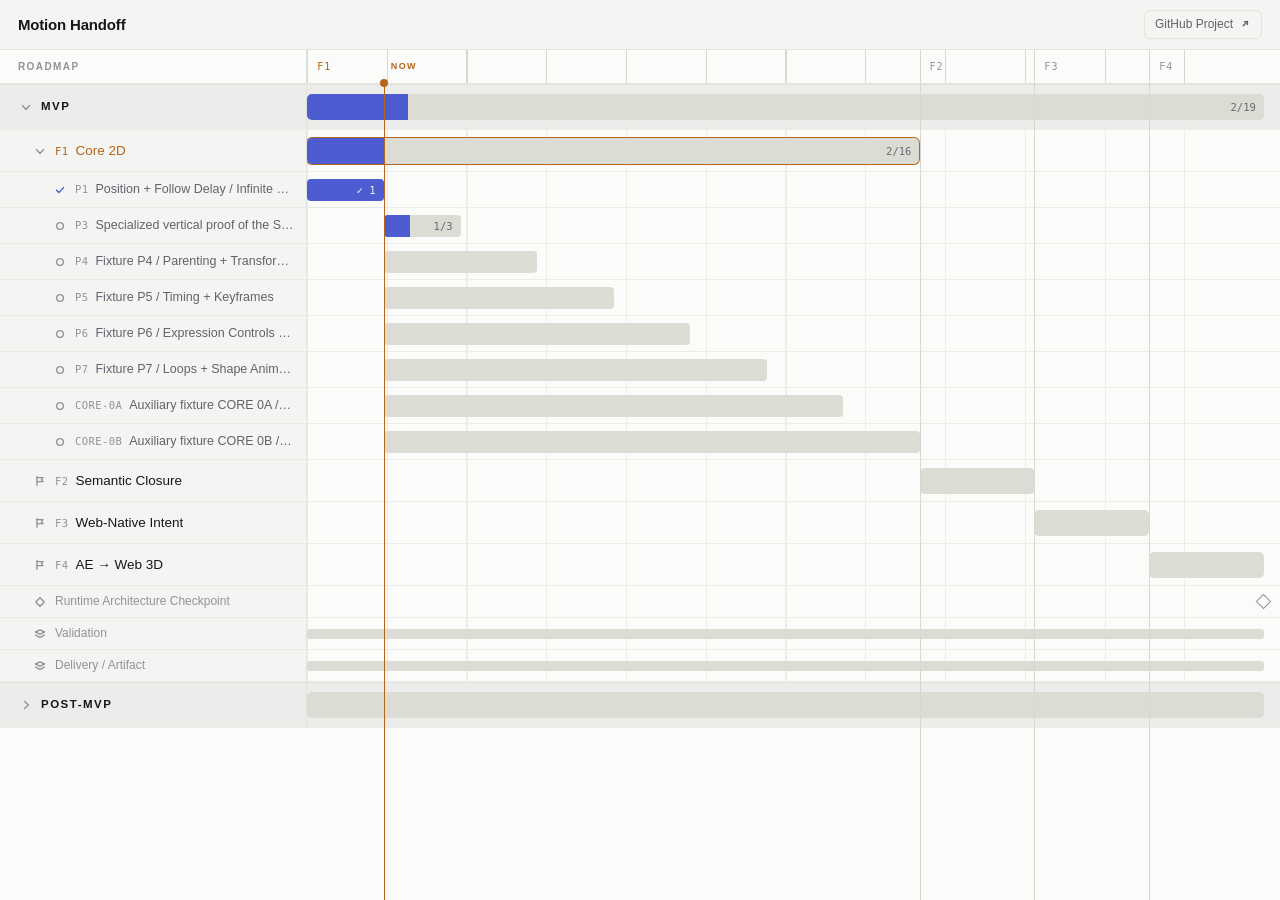
==== index.html @ b0e13173 "chore: sync atlas artifact Fonte: diegoaS86/motion-handoff@5bae3b42cf594bedace5199f5412bfd02c7a0b45" ====
<!doctype html>
<html lang="pt-BR">
<head>
<meta charset="utf-8">
<meta name="viewport" content="width=device-width, initial-scale=1">
<title>Motion Handoff · Project Atlas</title>
<link rel="stylesheet" href="atlas.css">
</head>
<body>
<!--
  Casca estrutural. Nenhum estado, percentual, conclusão de fase ou coordenada
  do eixo vive aqui: tudo é renderizado a partir de atlas-data.json, projetado
  das fontes canônicas. Editar esta página não move marcador, não fecha fase e
  não altera progresso.
-->
<div id="atlas" class="app" hidden></div>
<noscript><p class="fallback">Renderizado a partir de <code>atlas-data.json</code>.</p></noscript>
<p id="atlas-error" class="fallback" hidden></p>
<script type="application/json" id="atlas-data">{"schema":2,"links":{"project":"https://github.com/users/diegoaS86/projects/1"},"mvp":{"href":"https://github.com/users/diegoaS86/projects/1/views/6","progress":{"done":2,"total":19,"state":"PARTIAL","ratio":0.10526315789473684},"marker":0.08,"checkpoint":{"display":"Runtime Architecture Checkpoint"},"phases":[{"ordinal":"F1","phase":"MOTION_CORE_2D","display":"F1 · Core 2D","current":true,"complete":false,"expandable":true,"href":"https://github.com/users/diegoaS86/projects/1/views/5?filterQuery=phase%3AMOTION_CORE_2D","progress":{"done":2,"total":16,"state":"PARTIAL","ratio":0.125},"lane":{"start":0,"end":0.64,"width":0.64},"items":[{"kind":"milestone","key":"P1","id":null,"title":"Position + Follow Delay / Infinite Loop","status":"Done","done":true,"progress":{"done":1,"total":1,"state":"COMPLETE","ratio":1},"href":"https://github.com/users/diegoaS86/projects/1/views/5?filterQuery=phase%3AMOTION_CORE_2D","band":"done","lane":{"start":0,"end":0.08,"width":0.08}},{"kind":"feature","key":"P3","id":"P3-SHOWCASE","title":"Specialized vertical proof of the Specialized Output Web","status":"Backlog","done":false,"progress":{"done":1,"total":3,"state":"PARTIAL","ratio":0.3333333333333333},"href":"https://github.com/users/diegoaS86/projects/1/views/5?filterQuery=MVP_F1_MC2D_P3","band":"future","lane":{"start":0.08,"end":0.16,"width":0.08}},{"kind":"feature","key":"P4","id":"P4-PARENTING-TRANSFORM","title":"Fixture P4 / Parenting + Transform Complete","status":"Backlog","done":false,"progress":{"done":0,"total":1,"state":"PARTIAL","ratio":0},"href":"https://github.com/users/diegoaS86/projects/1/views/5?filterQuery=MVP_F1_MC2D_P4","band":"future","lane":{"start":0.08,"end":0.24,"width":0.16}},{"kind":"feature","key":"P5","id":"P5-TIMING-KEYFRAMES","title":"Fixture P5 / Timing + Keyframes","status":"Backlog","done":false,"progress":{"done":0,"total":1,"state":"PARTIAL","ratio":0},"href":"https://github.com/users/diegoaS86/projects/1/views/5?filterQuery=MVP_F1_MC2D_P5","band":"future","lane":{"start":0.08,"end":0.32,"width":0.24000000000000002}},{"kind":"feature","key":"P6","id":"P6-EXPRESSION-CONTROLS","title":"Fixture P6 / Expression Controls + References","status":"Backlog","done":false,"progress":{"done":0,"total":1,"state":"PARTIAL","ratio":0},"href":"https://github.com/users/diegoaS86/projects/1/views/5?filterQuery=MVP_F1_MC2D_P6","band":"future","lane":{"start":0.08,"end":0.4,"width":0.32}},{"kind":"feature","key":"P7","id":"P7-LOOPS-SHAPE-ANIMATION","title":"Fixture P7 / Loops + Shape Animation","status":"Backlog","done":false,"progress":{"done":0,"total":1,"state":"PARTIAL","ratio":0},"href":"https://github.com/users/diegoaS86/projects/1/views/5?filterQuery=MVP_F1_MC2D_P7","band":"future","lane":{"start":0.08,"end":0.48000000000000004,"width":0.4}},{"kind":"feature","key":"CORE-0A","id":"CORE-0A-BUTTON-TRIM-OFFSET","title":"Auxiliary fixture CORE 0A / Button Trim Offset","status":"Backlog","done":false,"progress":{"done":0,"total":1,"state":"PARTIAL","ratio":0},"href":"https://github.com/users/diegoaS86/projects/1/views/5?filterQuery=MVP_F1_MC2D_CORE-0A","band":"future","lane":{"start":0.08,"end":0.56,"width":0.48000000000000004}},{"kind":"feature","key":"CORE-0B","id":"CORE-0B-TRIM-INDIVIDUALLY","title":"Auxiliary fixture CORE 0B / Trim Individually","status":"Backlog","done":false,"progress":{"done":0,"total":1,"state":"PARTIAL","ratio":0},"href":"https://github.com/users/diegoaS86/projects/1/views/5?filterQuery=MVP_F1_MC2D_CORE-0B","band":"future","lane":{"start":0.08,"end":0.64,"width":0.56}}]},{"ordinal":"F2","phase":"SEMANTIC_CLOSURE","display":"F2 · Semantic Closure","current":false,"complete":false,"expandable":false,"href":"https://github.com/users/diegoaS86/projects/1/views/5?filterQuery=phase%3ASEMANTIC_CLOSURE","progress":{"done":0,"total":1,"state":"PARTIAL","ratio":0},"lane":{"start":0.64,"end":0.76,"width":0.12},"items":[]},{"ordinal":"F3","phase":"INTERACTION_SEMANTICS","display":"F3 · Web-Native Intent","current":false,"complete":false,"expandable":false,"href":"https://github.com/users/diegoaS86/projects/1/views/5?filterQuery=phase%3AINTERACTION_SEMANTICS","progress":{"done":0,"total":0,"state":"EMPTY","ratio":null},"lane":{"start":0.76,"end":0.88,"width":0.12},"items":[]},{"ordinal":"F4","phase":"THREE_D","display":"F4 · AE → Web 3D","current":false,"complete":false,"expandable":false,"href":"https://github.com/users/diegoaS86/projects/1/views/5?filterQuery=phase%3ATHREE_D","progress":{"done":0,"total":1,"state":"PARTIAL","ratio":0},"lane":{"start":0.88,"end":1,"width":0.12},"items":[]}]},"crossCutting":{"href":"https://github.com/users/diegoaS86/projects/1/views/7","tracks":[{"phase":"VALIDATION","display":"Validation","href":"https://github.com/users/diegoaS86/projects/1/views/5?filterQuery=phase%3AVALIDATION","progress":{"done":0,"total":0,"state":"EMPTY","ratio":null}},{"phase":"DELIVERY_ARTIFACT","display":"Delivery / Artifact","href":"https://github.com/users/diegoaS86/projects/1/views/5?filterQuery=phase%3ADELIVERY_ARTIFACT","progress":{"done":0,"total":2,"state":"PARTIAL","ratio":0}}]},"postMvp":{"href":"https://github.com/users/diegoaS86/projects/1/views/8","progress":{"done":0,"total":1,"state":"PARTIAL","ratio":0},"domains":["PROCEDURAL_WEB_NATIVE_MOTION","ADVANCED_EFFECTS","RIGGING","RUNTIME_EXTENSIBILITY","AUDIO_PERIPHERAL"]},"problems":[]}</script>
<script src="atlas.js"></script>
</body>
</html>
---- atlas.css ----
/*
  Motion Handoff · Project Atlas
  Ferramenta de tela cheia: coluna de hierarquia fixa à esquerda, timeline à
  direita. O eixo horizontal é progressão relativa — nunca calendário —, mas a
  estrutura é a de uma timeline, para que datas reais entrem depois sem
  reconstruir a interface.

  Dark é o tema base. Claro existe para quem pediu claro no sistema.
*/

:root {
  color-scheme: dark;

  --bg: #0c0c10;
  --rail-bg: #101015;
  --row-hover: #16161d;
  --line: #1e1e26;
  --line-soft: #17171d;
  --grid: #16161c;
  --grid-edge: #26262f;

  --txt: #eaeaef;
  --txt-2: #9a9aa8;
  --txt-3: #62626e;

  /* Três cores fazem trabalho semântico. Nenhuma outra é usada. */
  --done: #6d7ce8;
  --current: #e8974a;
  --blocked: #dd5c78;

  /* Massa neutra: futuro é barra de verdade, não contorno. */
  --neutral: #23232c;
  --neutral-hi: #2e2e39;

  --mono: ui-monospace, SFMono-Regular, "SF Mono", Menlo, Consolas, monospace;
  --sans: -apple-system, BlinkMacSystemFont, "Segoe UI", Inter, Roboto, Helvetica, Arial, sans-serif;

  --rail: clamp(258px, 24vw, 320px);
  /* Folga à direita do eixo: o fim da jornada (x = 1) precisa caber inteiro,
     em vez de ser cortado pela borda do viewport. */
  --gut: 16px;
  --pad: 18px;
  --timeline-min: 640px;
  --ruler-h: 34px;
}

@media (prefers-color-scheme: light) {
  :root {
    color-scheme: light;
    --bg: #fbfbfa;
    --rail-bg: #f4f4f2;
    --row-hover: #eeeeec;
    --line: #e2e2de;
    --line-soft: #ebebe7;
    --grid: #ecece8;
    --grid-edge: #d8d8d2;
    --txt: #17171b;
    --txt-2: #62626d;
    --txt-3: #92929c;
    --done: #4d5cd0;
    --current: #b4651b;
    --blocked: #c23a58;
    --neutral: #dcdcd5;
    --neutral-hi: #c8c8c0;
  }
}

* { box-sizing: border-box; }

html, body { height: 100%; }

body {
  margin: 0;
  background: var(--bg);
  color: var(--txt);
  font: 13px/1.45 var(--sans);
  -webkit-font-smoothing: antialiased;
  overflow: hidden;
}

.fallback {
  max-width: 40rem;
  margin: 4rem auto;
  padding: 0 1.5rem;
  color: var(--txt-2);
}

/* ── shell ───────────────────────────────────────────────────────── */

.app {
  display: flex;
  flex-direction: column;
  width: 100vw;
  height: 100vh;
  overflow: hidden;
}

.topbar {
  flex: none;
  display: flex;
  align-items: center;
  justify-content: space-between;
  gap: 16px;
  height: 50px;
  padding: 0 var(--pad);
  border-bottom: 1px solid var(--line);
  background: var(--rail-bg);
}

.topbar h1 {
  margin: 0;
  font: 600 15px/1 var(--sans);
  letter-spacing: -.012em;
}

.ext {
  display: inline-flex;
  align-items: center;
  gap: 6px;
  padding: 5px 10px;
  border: 1px solid var(--line);
  border-radius: 6px;
  color: var(--txt-2);
  font-size: 12px;
  text-decoration: none;
  transition: color .14s ease, border-color .14s ease, background .14s ease;
}

.ext:hover { color: var(--txt); border-color: var(--grid-edge); background: var(--row-hover); }

/* O board rola nos dois eixos; a coluna de hierarquia e a régua ficam. */
.board {
  flex: 1;
  overflow: auto;
  overscroll-behavior: contain;
}

.canvas {
  position: relative;
  min-width: calc(var(--rail) + var(--timeline-min) + var(--gut));
  /* O canvas ocupa a altura toda mesmo com poucas linhas: as verticais do eixo
     descem até o fim, como numa timeline de verdade, em vez de pararem na
     última linha e deixarem o rodapé órfão. */
  min-height: 100%;
  padding-bottom: 48px;
}

/* ── linha ───────────────────────────────────────────────────────── */

.row {
  display: grid;
  grid-template-columns: var(--rail) minmax(0, 1fr) var(--gut);
  align-items: stretch;
  height: 36px;
}

.row--horizon { height: 46px; }
.row--phase { height: 42px; }
.row--lane { height: 32px; }

.rname {
  position: sticky;
  left: 0;
  z-index: 2;
  display: flex;
  align-items: center;
  gap: 7px;
  min-width: 0;
  padding: 0 12px 0 var(--pad);
  background: var(--rail-bg);
  border-right: 1px solid var(--line);
  border-bottom: 1px solid var(--line-soft);
}

.rtrack {
  position: relative;
  border-bottom: 1px solid var(--line-soft);
  /* Grid vertical: doze divisões finas, atrás de tudo o que a linha desenha. */
  background-image: repeating-linear-gradient(
    to right, var(--grid) 0 1px, transparent 1px calc(100% / 12)
  );
}

.rgut { border-bottom: 1px solid var(--line-soft); }
.ruler .rgut { border-bottom: 1px solid var(--line); }
.row--horizon .rgut { border-top: 1px solid var(--line); background-color: color-mix(in srgb, var(--rail-bg) 82%, var(--txt) 4%); }

.row:hover .rname { background: var(--row-hover); }
.row:hover .rtrack,
.row:hover .rgut { background-color: var(--row-hover); }

/* O horizonte pesa mais: fundo próprio e régua superior. */
.row--horizon .rname,
.row--horizon .rtrack {
  border-top: 1px solid var(--line);
  background-color: color-mix(in srgb, var(--rail-bg) 82%, var(--txt) 4%);
}

.row--horizon:hover .rname,
.row--horizon:hover .rtrack { background-color: var(--row-hover); }

/* ── coluna de hierarquia ────────────────────────────────────────── */

.chev {
  flex: none;
  width: 16px;
  height: 16px;
  padding: 0;
  border: 0;
  border-radius: 4px;
  background: none;
  color: var(--txt-3);
  cursor: pointer;
  display: grid;
  place-items: center;
  transition: transform .15s ease, color .14s ease, background .14s ease;
}

.chev:hover { color: var(--txt); background: var(--neutral); }
.chev:focus-visible { outline: 2px solid var(--current); outline-offset: 1px; }
.chev[aria-expanded="true"] { transform: rotate(90deg); }

.ico { flex: none; width: 16px; height: 16px; display: grid; place-items: center; color: var(--txt-3); }
.ico[data-state="Done"] { color: var(--done); }
.ico[data-state="Now"],
.ico[data-state="Review"],
.ico[data-state="Approved"] { color: var(--current); }
.ico[data-state="Blocked"] { color: var(--blocked); }

.nlabel {
  display: flex;
  align-items: baseline;
  gap: 7px;
  min-width: 0;
  color: inherit;
  text-decoration: none;
}

.txt { overflow: hidden; text-overflow: ellipsis; white-space: nowrap; }
a.nlabel:hover .txt { color: var(--txt); text-decoration: underline; text-underline-offset: 2.5px; }

.key {
  flex: none;
  font: 500 10.5px/1 var(--mono);
  letter-spacing: .04em;
  color: var(--txt-3);
}

.row--horizon .txt { font: 600 11.5px/1 var(--sans); letter-spacing: .13em; text-transform: uppercase; }
.row--phase .txt { font-size: 13.5px; font-weight: 500; color: var(--txt); }
.row--phase[data-current="true"] .txt,
.row--phase[data-current="true"] .key { color: var(--current); }
.row--item .txt { font-size: 12.5px; color: var(--txt-2); }
.row--lane .txt { font-size: 12px; color: var(--txt-3); }

/* Recuo por nível, dentro da coluna — nunca na linha, para o eixo não deslizar. */
.lvl-1 { padding-left: calc(var(--pad) + 14px); }
.lvl-2 { padding-left: calc(var(--pad) + 34px); }

/* ── barras ──────────────────────────────────────────────────────── */
/*
  `--s` e `--e` são início e fim no eixo relativo `0..1`; `--f` é a fração
  concluída. Os três vêm da projeção. A mesma assinatura recebe datas reais
  no dia em que existirem.
*/

.bar {
  position: absolute;
  top: 50%;
  transform: translateY(-50%);
  left: calc(var(--s) * 100%);
  width: calc((var(--e) - var(--s)) * 100%);
  min-width: 14px;
  height: 26px;
  border-radius: 5px;
  background: var(--neutral);
  overflow: hidden;
  display: flex;
  align-items: center;
  justify-content: flex-end;
  text-decoration: none;
  container-type: inline-size;
  transition: filter .14s ease, box-shadow .14s ease;
}

.row--item .bar { height: 22px; border-radius: 4px; }
.row--lane .bar { height: 10px; border-radius: 3px; }

/* O preenchimento é o progresso, e só ele. */
.bar > i {
  position: absolute;
  inset: 0 auto 0 0;
  width: calc(var(--f) * 100%);
  background: var(--done);
  transition: width .2s ease;
}

.bar[data-done="true"] { background: var(--done); }
.bar[data-band="active"] { background: var(--neutral-hi); }

.bar[data-state="Blocked"] {
  background: color-mix(in srgb, var(--blocked) 22%, var(--neutral));
  box-shadow: inset 2px 0 0 var(--blocked);
}

/* Suspenso: presente, sem avanço. */
.bar[data-state="Waiting"] {
  background: repeating-linear-gradient(
    -45deg, var(--neutral-hi) 0 5px, var(--neutral) 5px 10px
  );
}

.row--phase[data-current="true"] .bar { box-shadow: 0 0 0 1px var(--current); }

a.bar:hover { filter: brightness(1.22); }
@media (prefers-color-scheme: light) { a.bar:hover { filter: brightness(.94); } }

/* Fração dentro da barra, e só quando algo já fechou e há espaço para ela. */
/*
  A fração fica encostada à direita, portanto quase sempre sobre a parte NÃO
  preenchida da barra — daí a cor de texto ser a regra, e a invertida valer só
  quando a barra inteira está preenchida.
*/
.bval {
  position: relative;
  padding: 0 8px;
  font: 500 10.5px/1 var(--mono);
  color: var(--txt-2);
  opacity: 0;
  white-space: nowrap;
  transition: opacity .14s ease;
}

.bar[data-done="true"] .bval { color: var(--bg); }

@container (min-width: 66px) { .bval { opacity: .95; } }

/* ── régua ───────────────────────────────────────────────────────── */

.ruler {
  position: sticky;
  top: 0;
  z-index: 3;
  height: var(--ruler-h);
  background: var(--bg);
}

.ruler .rname {
  z-index: 4;
  background: var(--bg);
  border-bottom: 1px solid var(--line);
  font: 600 10px/1 var(--sans);
  letter-spacing: .14em;
  text-transform: uppercase;
  color: var(--txt-3);
}

.ruler .rtrack {
  border-bottom: 1px solid var(--line);
  background-image: repeating-linear-gradient(
    to right, var(--grid-edge) 0 1px, transparent 1px calc(100% / 12)
  );
}

/* Cada segmento nomeia a etapa que ocupa aquele trecho do eixo — estrutura,
   não tempo. É esta faixa que passa a mostrar meses quando houver datas. */
.seg {
  position: absolute;
  top: 0;
  bottom: 0;
  left: calc(var(--s) * 100%);
  width: calc((var(--e) - var(--s)) * 100%);
  display: flex;
  align-items: center;
  padding-left: 9px;
  border-left: 1px solid var(--grid-edge);
  font: 500 10px/1 var(--mono);
  letter-spacing: .1em;
  color: var(--txt-3);
}

.seg[data-current="true"] { color: var(--current); }

/* ── sobreposição: limites de fase e marcador de agora ───────────── */

.overlay {
  position: absolute;
  left: var(--rail);
  right: var(--gut);
  top: 0;
  bottom: 0;
  z-index: 1;
  pointer-events: none;
}

.edge {
  position: absolute;
  top: var(--ruler-h);
  bottom: 0;
  left: calc(var(--x) * 100%);
  width: 1px;
  background: var(--grid-edge);
}

.now {
  position: absolute;
  top: var(--ruler-h);
  bottom: 0;
  left: calc(var(--x) * 100%);
  width: 1px;
  background: var(--current);
  z-index: 2;
}

/* A cabeça fica na régua, acima do fundo opaco dela — daí viver ali e não na
   sobreposição, que passa por baixo. */
.now-head {
  position: absolute;
  top: 0;
  bottom: 0;
  left: calc(var(--x) * 100%);
  display: flex;
  align-items: center;
  gap: 6px;
  padding-left: 7px;
  font: 600 9px/1 var(--sans);
  letter-spacing: .16em;
  color: var(--current);
  pointer-events: none;
  white-space: nowrap;
}

.now-head::before {
  content: "";
  position: absolute;
  left: -3.5px;
  bottom: -4px;
  width: 8px;
  height: 8px;
  border-radius: 50%;
  background: var(--current);
}

/* Losango de consolidação: marca um ponto do eixo, não um intervalo. */
.rmark {
  position: absolute;
  top: 50%;
  left: calc(var(--x) * 100%);
  width: 11px;
  height: 11px;
  margin: -6px 0 0 -6px;
  transform: rotate(45deg);
  border: 1px solid var(--txt-3);
  background: var(--bg);
}

/* ── grupos e animação ───────────────────────────────────────────── */

.group {
  display: grid;
  grid-template-rows: 1fr;
  transition: grid-template-rows .16s ease;
}

.group[data-open="false"] { grid-template-rows: 0fr; }
.group > .group-inner { overflow: hidden; min-height: 0; }

/* ── problema de fonte ───────────────────────────────────────────── */

.trouble {
  position: sticky;
  left: 0;
  padding: 10px var(--pad);
  font: 11.5px/1.4 var(--mono);
  color: var(--blocked);
}

/* ── responsivo ──────────────────────────────────────────────────── */

@media (max-width: 720px) {
  :root { --rail: 190px; --pad: 12px; --timeline-min: 520px; }
  .row--item .txt { font-size: 12px; }
}

@media (prefers-reduced-motion: reduce) {
  *, .group { transition: none !important; }
}
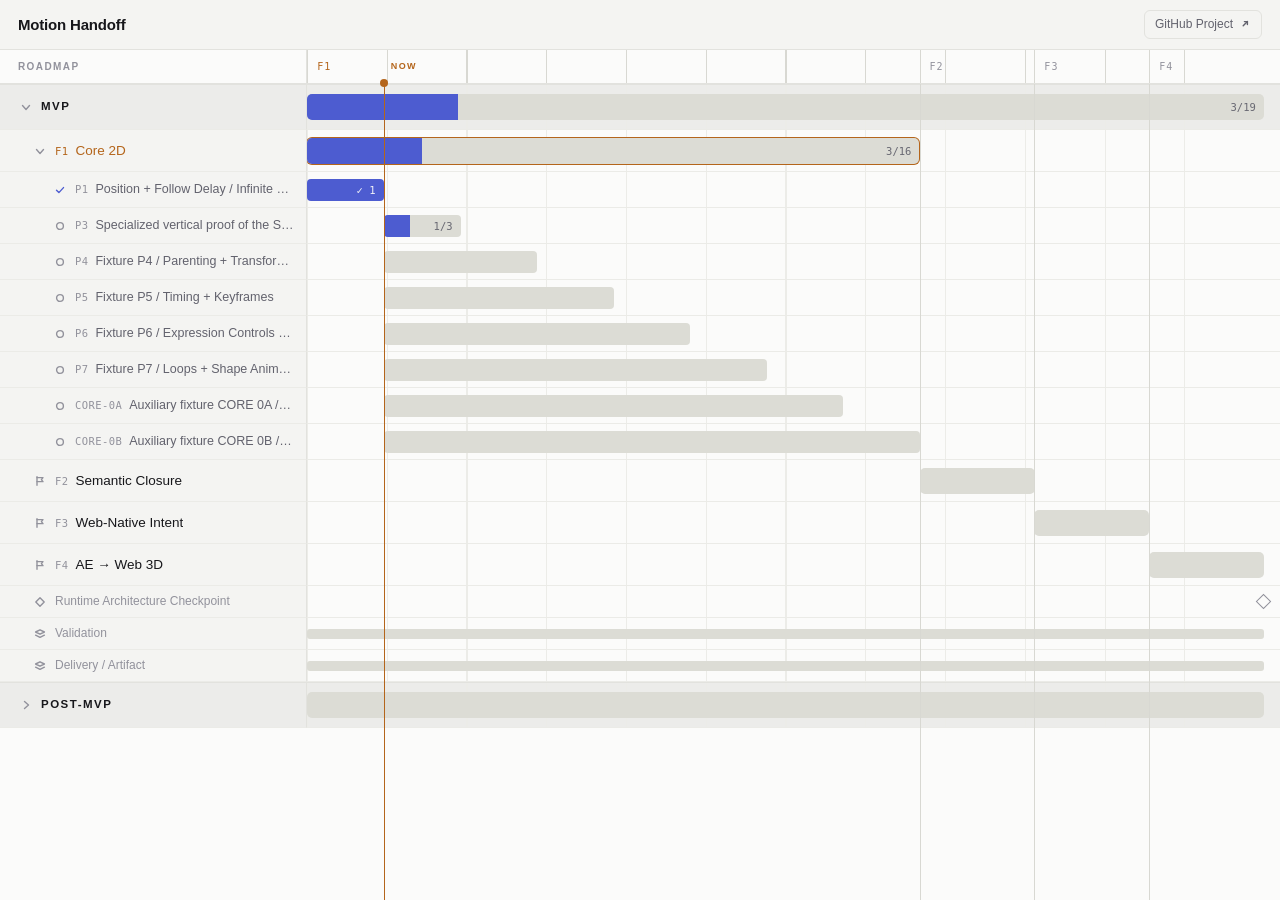
==== commit 7c54ee5b: "chore: sync atlas artifact Fonte: diegoaS86/motion-handoff@c7210202021cb9dc2364da93d2cefc18f1e341de" ====
--- a/index.html
+++ b/index.html
@@ -16,7 +16,7 @@
 <div id="atlas" class="app" hidden></div>
 <noscript><p class="fallback">Renderizado a partir de <code>atlas-data.json</code>.</p></noscript>
 <p id="atlas-error" class="fallback" hidden></p>
-<script type="application/json" id="atlas-data">{"schema":2,"links":{"project":"https://github.com/users/diegoaS86/projects/1"},"mvp":{"href":"https://github.com/users/diegoaS86/projects/1/views/6","progress":{"done":2,"total":19,"state":"PARTIAL","ratio":0.10526315789473684},"marker":0.08,"checkpoint":{"display":"Runtime Architecture Checkpoint"},"phases":[{"ordinal":"F1","phase":"MOTION_CORE_2D","display":"F1 · Core 2D","current":true,"complete":false,"expandable":true,"href":"https://github.com/users/diegoaS86/projects/1/views/5?filterQuery=phase%3AMOTION_CORE_2D","progress":{"done":2,"total":16,"state":"PARTIAL","ratio":0.125},"lane":{"start":0,"end":0.64,"width":0.64},"items":[{"kind":"milestone","key":"P1","id":null,"title":"Position + Follow Delay / Infinite Loop","status":"Done","done":true,"progress":{"done":1,"total":1,"state":"COMPLETE","ratio":1},"href":"https://github.com/users/diegoaS86/projects/1/views/5?filterQuery=phase%3AMOTION_CORE_2D","band":"done","lane":{"start":0,"end":0.08,"width":0.08}},{"kind":"feature","key":"P3","id":"P3-SHOWCASE","title":"Specialized vertical proof of the Specialized Output Web","status":"Backlog","done":false,"progress":{"done":1,"total":3,"state":"PARTIAL","ratio":0.3333333333333333},"href":"https://github.com/users/diegoaS86/projects/1/views/5?filterQuery=MVP_F1_MC2D_P3","band":"future","lane":{"start":0.08,"end":0.16,"width":0.08}},{"kind":"feature","key":"P4","id":"P4-PARENTING-TRANSFORM","title":"Fixture P4 / Parenting + Transform Complete","status":"Backlog","done":false,"progress":{"done":0,"total":1,"state":"PARTIAL","ratio":0},"href":"https://github.com/users/diegoaS86/projects/1/views/5?filterQuery=MVP_F1_MC2D_P4","band":"future","lane":{"start":0.08,"end":0.24,"width":0.16}},{"kind":"feature","key":"P5","id":"P5-TIMING-KEYFRAMES","title":"Fixture P5 / Timing + Keyframes","status":"Backlog","done":false,"progress":{"done":0,"total":1,"state":"PARTIAL","ratio":0},"href":"https://github.com/users/diegoaS86/projects/1/views/5?filterQuery=MVP_F1_MC2D_P5","band":"future","lane":{"start":0.08,"end":0.32,"width":0.24000000000000002}},{"kind":"feature","key":"P6","id":"P6-EXPRESSION-CONTROLS","title":"Fixture P6 / Expression Controls + References","status":"Backlog","done":false,"progress":{"done":0,"total":1,"state":"PARTIAL","ratio":0},"href":"https://github.com/users/diegoaS86/projects/1/views/5?filterQuery=MVP_F1_MC2D_P6","band":"future","lane":{"start":0.08,"end":0.4,"width":0.32}},{"kind":"feature","key":"P7","id":"P7-LOOPS-SHAPE-ANIMATION","title":"Fixture P7 / Loops + Shape Animation","status":"Backlog","done":false,"progress":{"done":0,"total":1,"state":"PARTIAL","ratio":0},"href":"https://github.com/users/diegoaS86/projects/1/views/5?filterQuery=MVP_F1_MC2D_P7","band":"future","lane":{"start":0.08,"end":0.48000000000000004,"width":0.4}},{"kind":"feature","key":"CORE-0A","id":"CORE-0A-BUTTON-TRIM-OFFSET","title":"Auxiliary fixture CORE 0A / Button Trim Offset","status":"Backlog","done":false,"progress":{"done":0,"total":1,"state":"PARTIAL","ratio":0},"href":"https://github.com/users/diegoaS86/projects/1/views/5?filterQuery=MVP_F1_MC2D_CORE-0A","band":"future","lane":{"start":0.08,"end":0.56,"width":0.48000000000000004}},{"kind":"feature","key":"CORE-0B","id":"CORE-0B-TRIM-INDIVIDUALLY","title":"Auxiliary fixture CORE 0B / Trim Individually","status":"Backlog","done":false,"progress":{"done":0,"total":1,"state":"PARTIAL","ratio":0},"href":"https://github.com/users/diegoaS86/projects/1/views/5?filterQuery=MVP_F1_MC2D_CORE-0B","band":"future","lane":{"start":0.08,"end":0.64,"width":0.56}}]},{"ordinal":"F2","phase":"SEMANTIC_CLOSURE","display":"F2 · Semantic Closure","current":false,"complete":false,"expandable":false,"href":"https://github.com/users/diegoaS86/projects/1/views/5?filterQuery=phase%3ASEMANTIC_CLOSURE","progress":{"done":0,"total":1,"state":"PARTIAL","ratio":0},"lane":{"start":0.64,"end":0.76,"width":0.12},"items":[]},{"ordinal":"F3","phase":"INTERACTION_SEMANTICS","display":"F3 · Web-Native Intent","current":false,"complete":false,"expandable":false,"href":"https://github.com/users/diegoaS86/projects/1/views/5?filterQuery=phase%3AINTERACTION_SEMANTICS","progress":{"done":0,"total":0,"state":"EMPTY","ratio":null},"lane":{"start":0.76,"end":0.88,"width":0.12},"items":[]},{"ordinal":"F4","phase":"THREE_D","display":"F4 · AE → Web 3D","current":false,"complete":false,"expandable":false,"href":"https://github.com/users/diegoaS86/projects/1/views/5?filterQuery=phase%3ATHREE_D","progress":{"done":0,"total":1,"state":"PARTIAL","ratio":0},"lane":{"start":0.88,"end":1,"width":0.12},"items":[]}]},"crossCutting":{"href":"https://github.com/users/diegoaS86/projects/1/views/7","tracks":[{"phase":"VALIDATION","display":"Validation","href":"https://github.com/users/diegoaS86/projects/1/views/5?filterQuery=phase%3AVALIDATION","progress":{"done":0,"total":0,"state":"EMPTY","ratio":null}},{"phase":"DELIVERY_ARTIFACT","display":"Delivery / Artifact","href":"https://github.com/users/diegoaS86/projects/1/views/5?filterQuery=phase%3ADELIVERY_ARTIFACT","progress":{"done":0,"total":2,"state":"PARTIAL","ratio":0}}]},"postMvp":{"href":"https://github.com/users/diegoaS86/projects/1/views/8","progress":{"done":0,"total":1,"state":"PARTIAL","ratio":0},"domains":["PROCEDURAL_WEB_NATIVE_MOTION","ADVANCED_EFFECTS","RIGGING","RUNTIME_EXTENSIBILITY","AUDIO_PERIPHERAL"]},"problems":[]}</script>
+<script type="application/json" id="atlas-data">{"schema":2,"links":{"project":"https://github.com/users/diegoaS86/projects/1"},"mvp":{"href":"https://github.com/users/diegoaS86/projects/1/views/6","progress":{"done":3,"total":19,"state":"PARTIAL","ratio":0.15789473684210525},"marker":0.08,"checkpoint":{"display":"Runtime Architecture Checkpoint"},"phases":[{"ordinal":"F1","phase":"MOTION_CORE_2D","display":"F1 · Core 2D","current":true,"complete":false,"expandable":true,"href":"https://github.com/users/diegoaS86/projects/1/views/5?filterQuery=phase%3AMOTION_CORE_2D","progress":{"done":3,"total":16,"state":"PARTIAL","ratio":0.1875},"lane":{"start":0,"end":0.64,"width":0.64},"items":[{"kind":"milestone","key":"P1","id":null,"title":"Position + Follow Delay / Infinite Loop","status":"Done","done":true,"progress":{"done":1,"total":1,"state":"COMPLETE","ratio":1},"href":"https://github.com/users/diegoaS86/projects/1/views/5?filterQuery=phase%3AMOTION_CORE_2D","band":"done","lane":{"start":0,"end":0.08,"width":0.08}},{"kind":"feature","key":"P3","id":"P3-SHOWCASE","title":"Specialized vertical proof of the Specialized Output Web","status":"Backlog","done":false,"progress":{"done":1,"total":3,"state":"PARTIAL","ratio":0.3333333333333333},"href":"https://github.com/users/diegoaS86/projects/1/views/5?filterQuery=MVP_F1_MC2D_P3","band":"future","lane":{"start":0.08,"end":0.16,"width":0.08}},{"kind":"feature","key":"P4","id":"P4-PARENTING-TRANSFORM","title":"Fixture P4 / Parenting + Transform Complete","status":"Backlog","done":false,"progress":{"done":0,"total":1,"state":"PARTIAL","ratio":0},"href":"https://github.com/users/diegoaS86/projects/1/views/5?filterQuery=MVP_F1_MC2D_P4","band":"future","lane":{"start":0.08,"end":0.24,"width":0.16}},{"kind":"feature","key":"P5","id":"P5-TIMING-KEYFRAMES","title":"Fixture P5 / Timing + Keyframes","status":"Backlog","done":false,"progress":{"done":0,"total":1,"state":"PARTIAL","ratio":0},"href":"https://github.com/users/diegoaS86/projects/1/views/5?filterQuery=MVP_F1_MC2D_P5","band":"future","lane":{"start":0.08,"end":0.32,"width":0.24000000000000002}},{"kind":"feature","key":"P6","id":"P6-EXPRESSION-CONTROLS","title":"Fixture P6 / Expression Controls + References","status":"Backlog","done":false,"progress":{"done":0,"total":1,"state":"PARTIAL","ratio":0},"href":"https://github.com/users/diegoaS86/projects/1/views/5?filterQuery=MVP_F1_MC2D_P6","band":"future","lane":{"start":0.08,"end":0.4,"width":0.32}},{"kind":"feature","key":"P7","id":"P7-LOOPS-SHAPE-ANIMATION","title":"Fixture P7 / Loops + Shape Animation","status":"Backlog","done":false,"progress":{"done":0,"total":1,"state":"PARTIAL","ratio":0},"href":"https://github.com/users/diegoaS86/projects/1/views/5?filterQuery=MVP_F1_MC2D_P7","band":"future","lane":{"start":0.08,"end":0.48000000000000004,"width":0.4}},{"kind":"feature","key":"CORE-0A","id":"CORE-0A-BUTTON-TRIM-OFFSET","title":"Auxiliary fixture CORE 0A / Button Trim Offset","status":"Backlog","done":false,"progress":{"done":0,"total":1,"state":"PARTIAL","ratio":0},"href":"https://github.com/users/diegoaS86/projects/1/views/5?filterQuery=MVP_F1_MC2D_CORE-0A","band":"future","lane":{"start":0.08,"end":0.56,"width":0.48000000000000004}},{"kind":"feature","key":"CORE-0B","id":"CORE-0B-TRIM-INDIVIDUALLY","title":"Auxiliary fixture CORE 0B / Trim Individually","status":"Backlog","done":false,"progress":{"done":0,"total":1,"state":"PARTIAL","ratio":0},"href":"https://github.com/users/diegoaS86/projects/1/views/5?filterQuery=MVP_F1_MC2D_CORE-0B","band":"future","lane":{"start":0.08,"end":0.64,"width":0.56}}]},{"ordinal":"F2","phase":"SEMANTIC_CLOSURE","display":"F2 · Semantic Closure","current":false,"complete":false,"expandable":false,"href":"https://github.com/users/diegoaS86/projects/1/views/5?filterQuery=phase%3ASEMANTIC_CLOSURE","progress":{"done":0,"total":1,"state":"PARTIAL","ratio":0},"lane":{"start":0.64,"end":0.76,"width":0.12},"items":[]},{"ordinal":"F3","phase":"INTERACTION_SEMANTICS","display":"F3 · Web-Native Intent","current":false,"complete":false,"expandable":false,"href":"https://github.com/users/diegoaS86/projects/1/views/5?filterQuery=phase%3AINTERACTION_SEMANTICS","progress":{"done":0,"total":0,"state":"EMPTY","ratio":null},"lane":{"start":0.76,"end":0.88,"width":0.12},"items":[]},{"ordinal":"F4","phase":"THREE_D","display":"F4 · AE → Web 3D","current":false,"complete":false,"expandable":false,"href":"https://github.com/users/diegoaS86/projects/1/views/5?filterQuery=phase%3ATHREE_D","progress":{"done":0,"total":1,"state":"PARTIAL","ratio":0},"lane":{"start":0.88,"end":1,"width":0.12},"items":[]}]},"crossCutting":{"href":"https://github.com/users/diegoaS86/projects/1/views/7","tracks":[{"phase":"VALIDATION","display":"Validation","href":"https://github.com/users/diegoaS86/projects/1/views/5?filterQuery=phase%3AVALIDATION","progress":{"done":0,"total":0,"state":"EMPTY","ratio":null}},{"phase":"DELIVERY_ARTIFACT","display":"Delivery / Artifact","href":"https://github.com/users/diegoaS86/projects/1/views/5?filterQuery=phase%3ADELIVERY_ARTIFACT","progress":{"done":0,"total":2,"state":"PARTIAL","ratio":0}}]},"postMvp":{"href":"https://github.com/users/diegoaS86/projects/1/views/8","progress":{"done":0,"total":1,"state":"PARTIAL","ratio":0},"domains":["PROCEDURAL_WEB_NATIVE_MOTION","ADVANCED_EFFECTS","RIGGING","RUNTIME_EXTENSIBILITY","AUDIO_PERIPHERAL"]},"problems":[]}</script>
 <script src="atlas.js"></script>
 </body>
 </html>
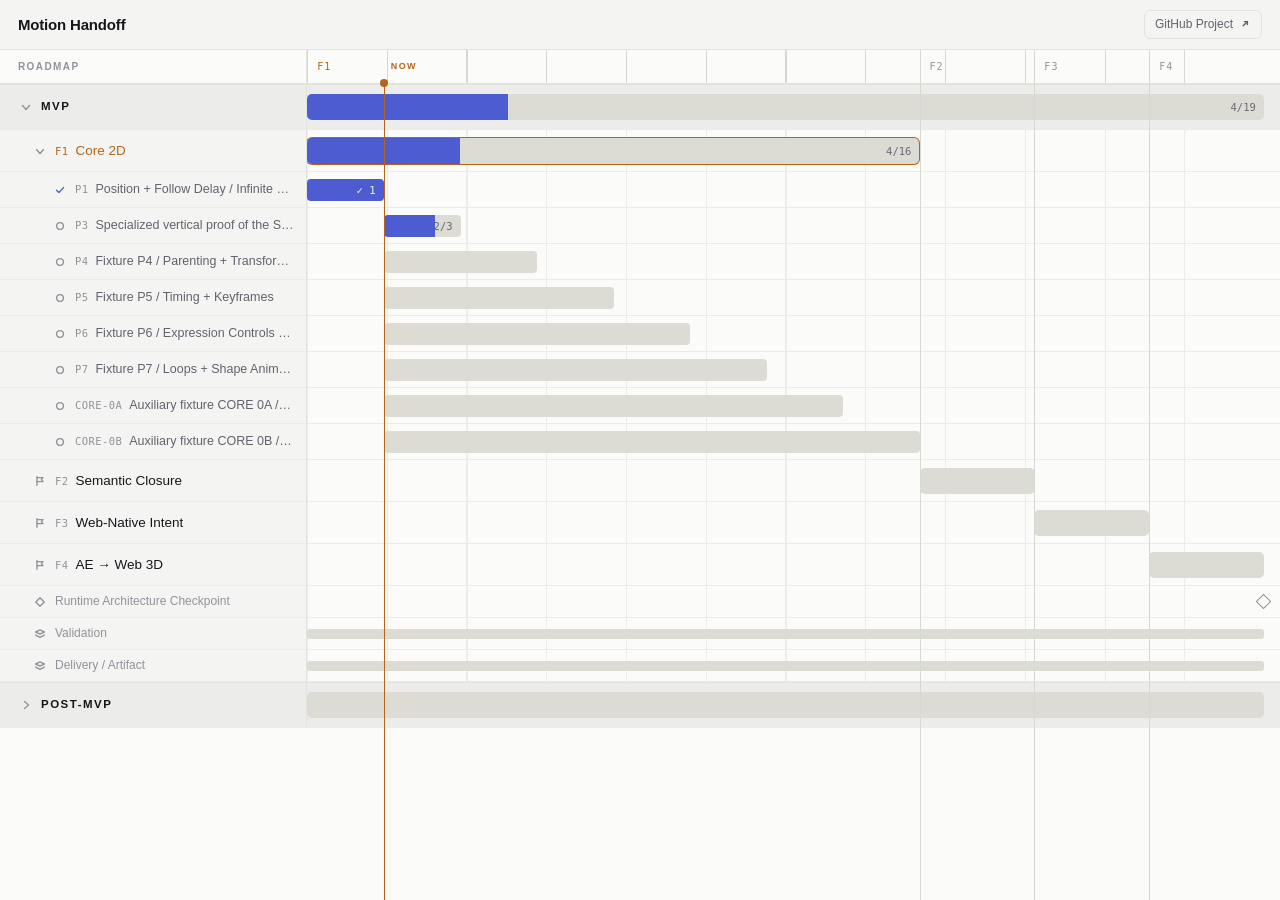
==== commit 1b74369c: "chore: sync atlas artifact Fonte: diegoaS86/motion-handoff@c741365c27b56d8f5c521ca2e47abd74d1f81144" ====
--- a/index.html
+++ b/index.html
@@ -16,7 +16,7 @@
 <div id="atlas" class="app" hidden></div>
 <noscript><p class="fallback">Renderizado a partir de <code>atlas-data.json</code>.</p></noscript>
 <p id="atlas-error" class="fallback" hidden></p>
-<script type="application/json" id="atlas-data">{"schema":2,"links":{"project":"https://github.com/users/diegoaS86/projects/1"},"mvp":{"href":"https://github.com/users/diegoaS86/projects/1/views/6","progress":{"done":3,"total":19,"state":"PARTIAL","ratio":0.15789473684210525},"marker":0.08,"checkpoint":{"display":"Runtime Architecture Checkpoint"},"phases":[{"ordinal":"F1","phase":"MOTION_CORE_2D","display":"F1 · Core 2D","current":true,"complete":false,"expandable":true,"href":"https://github.com/users/diegoaS86/projects/1/views/5?filterQuery=phase%3AMOTION_CORE_2D","progress":{"done":3,"total":16,"state":"PARTIAL","ratio":0.1875},"lane":{"start":0,"end":0.64,"width":0.64},"items":[{"kind":"milestone","key":"P1","id":null,"title":"Position + Follow Delay / Infinite Loop","status":"Done","done":true,"progress":{"done":1,"total":1,"state":"COMPLETE","ratio":1},"href":"https://github.com/users/diegoaS86/projects/1/views/5?filterQuery=phase%3AMOTION_CORE_2D","band":"done","lane":{"start":0,"end":0.08,"width":0.08}},{"kind":"feature","key":"P3","id":"P3-SHOWCASE","title":"Specialized vertical proof of the Specialized Output Web","status":"Backlog","done":false,"progress":{"done":1,"total":3,"state":"PARTIAL","ratio":0.3333333333333333},"href":"https://github.com/users/diegoaS86/projects/1/views/5?filterQuery=MVP_F1_MC2D_P3","band":"future","lane":{"start":0.08,"end":0.16,"width":0.08}},{"kind":"feature","key":"P4","id":"P4-PARENTING-TRANSFORM","title":"Fixture P4 / Parenting + Transform Complete","status":"Backlog","done":false,"progress":{"done":0,"total":1,"state":"PARTIAL","ratio":0},"href":"https://github.com/users/diegoaS86/projects/1/views/5?filterQuery=MVP_F1_MC2D_P4","band":"future","lane":{"start":0.08,"end":0.24,"width":0.16}},{"kind":"feature","key":"P5","id":"P5-TIMING-KEYFRAMES","title":"Fixture P5 / Timing + Keyframes","status":"Backlog","done":false,"progress":{"done":0,"total":1,"state":"PARTIAL","ratio":0},"href":"https://github.com/users/diegoaS86/projects/1/views/5?filterQuery=MVP_F1_MC2D_P5","band":"future","lane":{"start":0.08,"end":0.32,"width":0.24000000000000002}},{"kind":"feature","key":"P6","id":"P6-EXPRESSION-CONTROLS","title":"Fixture P6 / Expression Controls + References","status":"Backlog","done":false,"progress":{"done":0,"total":1,"state":"PARTIAL","ratio":0},"href":"https://github.com/users/diegoaS86/projects/1/views/5?filterQuery=MVP_F1_MC2D_P6","band":"future","lane":{"start":0.08,"end":0.4,"width":0.32}},{"kind":"feature","key":"P7","id":"P7-LOOPS-SHAPE-ANIMATION","title":"Fixture P7 / Loops + Shape Animation","status":"Backlog","done":false,"progress":{"done":0,"total":1,"state":"PARTIAL","ratio":0},"href":"https://github.com/users/diegoaS86/projects/1/views/5?filterQuery=MVP_F1_MC2D_P7","band":"future","lane":{"start":0.08,"end":0.48000000000000004,"width":0.4}},{"kind":"feature","key":"CORE-0A","id":"CORE-0A-BUTTON-TRIM-OFFSET","title":"Auxiliary fixture CORE 0A / Button Trim Offset","status":"Backlog","done":false,"progress":{"done":0,"total":1,"state":"PARTIAL","ratio":0},"href":"https://github.com/users/diegoaS86/projects/1/views/5?filterQuery=MVP_F1_MC2D_CORE-0A","band":"future","lane":{"start":0.08,"end":0.56,"width":0.48000000000000004}},{"kind":"feature","key":"CORE-0B","id":"CORE-0B-TRIM-INDIVIDUALLY","title":"Auxiliary fixture CORE 0B / Trim Individually","status":"Backlog","done":false,"progress":{"done":0,"total":1,"state":"PARTIAL","ratio":0},"href":"https://github.com/users/diegoaS86/projects/1/views/5?filterQuery=MVP_F1_MC2D_CORE-0B","band":"future","lane":{"start":0.08,"end":0.64,"width":0.56}}]},{"ordinal":"F2","phase":"SEMANTIC_CLOSURE","display":"F2 · Semantic Closure","current":false,"complete":false,"expandable":false,"href":"https://github.com/users/diegoaS86/projects/1/views/5?filterQuery=phase%3ASEMANTIC_CLOSURE","progress":{"done":0,"total":1,"state":"PARTIAL","ratio":0},"lane":{"start":0.64,"end":0.76,"width":0.12},"items":[]},{"ordinal":"F3","phase":"INTERACTION_SEMANTICS","display":"F3 · Web-Native Intent","current":false,"complete":false,"expandable":false,"href":"https://github.com/users/diegoaS86/projects/1/views/5?filterQuery=phase%3AINTERACTION_SEMANTICS","progress":{"done":0,"total":0,"state":"EMPTY","ratio":null},"lane":{"start":0.76,"end":0.88,"width":0.12},"items":[]},{"ordinal":"F4","phase":"THREE_D","display":"F4 · AE → Web 3D","current":false,"complete":false,"expandable":false,"href":"https://github.com/users/diegoaS86/projects/1/views/5?filterQuery=phase%3ATHREE_D","progress":{"done":0,"total":1,"state":"PARTIAL","ratio":0},"lane":{"start":0.88,"end":1,"width":0.12},"items":[]}]},"crossCutting":{"href":"https://github.com/users/diegoaS86/projects/1/views/7","tracks":[{"phase":"VALIDATION","display":"Validation","href":"https://github.com/users/diegoaS86/projects/1/views/5?filterQuery=phase%3AVALIDATION","progress":{"done":0,"total":0,"state":"EMPTY","ratio":null}},{"phase":"DELIVERY_ARTIFACT","display":"Delivery / Artifact","href":"https://github.com/users/diegoaS86/projects/1/views/5?filterQuery=phase%3ADELIVERY_ARTIFACT","progress":{"done":0,"total":2,"state":"PARTIAL","ratio":0}}]},"postMvp":{"href":"https://github.com/users/diegoaS86/projects/1/views/8","progress":{"done":0,"total":1,"state":"PARTIAL","ratio":0},"domains":["PROCEDURAL_WEB_NATIVE_MOTION","ADVANCED_EFFECTS","RIGGING","RUNTIME_EXTENSIBILITY","AUDIO_PERIPHERAL"]},"problems":[]}</script>
+<script type="application/json" id="atlas-data">{"schema":2,"links":{"project":"https://github.com/users/diegoaS86/projects/1"},"mvp":{"href":"https://github.com/users/diegoaS86/projects/1/views/6","progress":{"done":4,"total":19,"state":"PARTIAL","ratio":0.21052631578947367},"marker":0.08,"checkpoint":{"display":"Runtime Architecture Checkpoint"},"phases":[{"ordinal":"F1","phase":"MOTION_CORE_2D","display":"F1 · Core 2D","current":true,"complete":false,"expandable":true,"href":"https://github.com/users/diegoaS86/projects/1/views/5?filterQuery=phase%3AMOTION_CORE_2D","progress":{"done":4,"total":16,"state":"PARTIAL","ratio":0.25},"lane":{"start":0,"end":0.64,"width":0.64},"items":[{"kind":"milestone","key":"P1","id":null,"title":"Position + Follow Delay / Infinite Loop","status":"Done","done":true,"progress":{"done":1,"total":1,"state":"COMPLETE","ratio":1},"href":"https://github.com/users/diegoaS86/projects/1/views/5?filterQuery=phase%3AMOTION_CORE_2D","band":"done","lane":{"start":0,"end":0.08,"width":0.08}},{"kind":"feature","key":"P3","id":"P3-SHOWCASE","title":"Specialized vertical proof of the Specialized Output Web","status":"Backlog","done":false,"progress":{"done":2,"total":3,"state":"PARTIAL","ratio":0.6666666666666666},"href":"https://github.com/users/diegoaS86/projects/1/views/5?filterQuery=MVP_F1_MC2D_P3","band":"future","lane":{"start":0.08,"end":0.16,"width":0.08}},{"kind":"feature","key":"P4","id":"P4-PARENTING-TRANSFORM","title":"Fixture P4 / Parenting + Transform Complete","status":"Backlog","done":false,"progress":{"done":0,"total":1,"state":"PARTIAL","ratio":0},"href":"https://github.com/users/diegoaS86/projects/1/views/5?filterQuery=MVP_F1_MC2D_P4","band":"future","lane":{"start":0.08,"end":0.24,"width":0.16}},{"kind":"feature","key":"P5","id":"P5-TIMING-KEYFRAMES","title":"Fixture P5 / Timing + Keyframes","status":"Backlog","done":false,"progress":{"done":0,"total":1,"state":"PARTIAL","ratio":0},"href":"https://github.com/users/diegoaS86/projects/1/views/5?filterQuery=MVP_F1_MC2D_P5","band":"future","lane":{"start":0.08,"end":0.32,"width":0.24000000000000002}},{"kind":"feature","key":"P6","id":"P6-EXPRESSION-CONTROLS","title":"Fixture P6 / Expression Controls + References","status":"Backlog","done":false,"progress":{"done":0,"total":1,"state":"PARTIAL","ratio":0},"href":"https://github.com/users/diegoaS86/projects/1/views/5?filterQuery=MVP_F1_MC2D_P6","band":"future","lane":{"start":0.08,"end":0.4,"width":0.32}},{"kind":"feature","key":"P7","id":"P7-LOOPS-SHAPE-ANIMATION","title":"Fixture P7 / Loops + Shape Animation","status":"Backlog","done":false,"progress":{"done":0,"total":1,"state":"PARTIAL","ratio":0},"href":"https://github.com/users/diegoaS86/projects/1/views/5?filterQuery=MVP_F1_MC2D_P7","band":"future","lane":{"start":0.08,"end":0.48000000000000004,"width":0.4}},{"kind":"feature","key":"CORE-0A","id":"CORE-0A-BUTTON-TRIM-OFFSET","title":"Auxiliary fixture CORE 0A / Button Trim Offset","status":"Backlog","done":false,"progress":{"done":0,"total":1,"state":"PARTIAL","ratio":0},"href":"https://github.com/users/diegoaS86/projects/1/views/5?filterQuery=MVP_F1_MC2D_CORE-0A","band":"future","lane":{"start":0.08,"end":0.56,"width":0.48000000000000004}},{"kind":"feature","key":"CORE-0B","id":"CORE-0B-TRIM-INDIVIDUALLY","title":"Auxiliary fixture CORE 0B / Trim Individually","status":"Backlog","done":false,"progress":{"done":0,"total":1,"state":"PARTIAL","ratio":0},"href":"https://github.com/users/diegoaS86/projects/1/views/5?filterQuery=MVP_F1_MC2D_CORE-0B","band":"future","lane":{"start":0.08,"end":0.64,"width":0.56}}]},{"ordinal":"F2","phase":"SEMANTIC_CLOSURE","display":"F2 · Semantic Closure","current":false,"complete":false,"expandable":false,"href":"https://github.com/users/diegoaS86/projects/1/views/5?filterQuery=phase%3ASEMANTIC_CLOSURE","progress":{"done":0,"total":1,"state":"PARTIAL","ratio":0},"lane":{"start":0.64,"end":0.76,"width":0.12},"items":[]},{"ordinal":"F3","phase":"INTERACTION_SEMANTICS","display":"F3 · Web-Native Intent","current":false,"complete":false,"expandable":false,"href":"https://github.com/users/diegoaS86/projects/1/views/5?filterQuery=phase%3AINTERACTION_SEMANTICS","progress":{"done":0,"total":0,"state":"EMPTY","ratio":null},"lane":{"start":0.76,"end":0.88,"width":0.12},"items":[]},{"ordinal":"F4","phase":"THREE_D","display":"F4 · AE → Web 3D","current":false,"complete":false,"expandable":false,"href":"https://github.com/users/diegoaS86/projects/1/views/5?filterQuery=phase%3ATHREE_D","progress":{"done":0,"total":1,"state":"PARTIAL","ratio":0},"lane":{"start":0.88,"end":1,"width":0.12},"items":[]}]},"crossCutting":{"href":"https://github.com/users/diegoaS86/projects/1/views/7","tracks":[{"phase":"VALIDATION","display":"Validation","href":"https://github.com/users/diegoaS86/projects/1/views/5?filterQuery=phase%3AVALIDATION","progress":{"done":0,"total":0,"state":"EMPTY","ratio":null}},{"phase":"DELIVERY_ARTIFACT","display":"Delivery / Artifact","href":"https://github.com/users/diegoaS86/projects/1/views/5?filterQuery=phase%3ADELIVERY_ARTIFACT","progress":{"done":0,"total":2,"state":"PARTIAL","ratio":0}}]},"postMvp":{"href":"https://github.com/users/diegoaS86/projects/1/views/8","progress":{"done":0,"total":1,"state":"PARTIAL","ratio":0},"domains":["PROCEDURAL_WEB_NATIVE_MOTION","ADVANCED_EFFECTS","RIGGING","RUNTIME_EXTENSIBILITY","AUDIO_PERIPHERAL"]},"problems":[]}</script>
 <script src="atlas.js"></script>
 </body>
 </html>
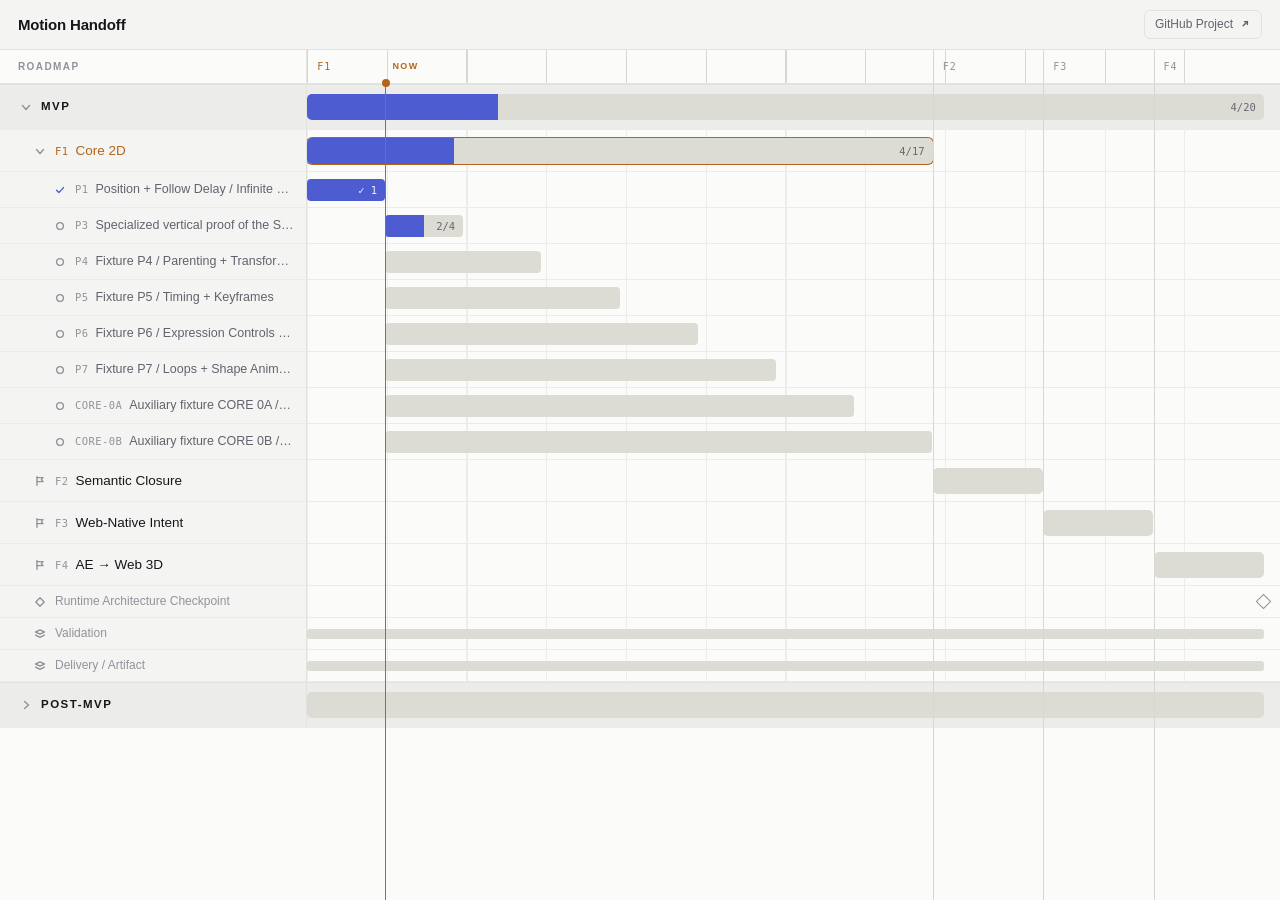
==== commit 77fac020: "chore: sync atlas artifact Fonte: diegoaS86/motion-handoff@4412631ed4cab6ff605ddade569fd8609caf3e8d" ====
--- a/index.html
+++ b/index.html
@@ -16,7 +16,7 @@
 <div id="atlas" class="app" hidden></div>
 <noscript><p class="fallback">Renderizado a partir de <code>atlas-data.json</code>.</p></noscript>
 <p id="atlas-error" class="fallback" hidden></p>
-<script type="application/json" id="atlas-data">{"schema":2,"links":{"project":"https://github.com/users/diegoaS86/projects/1"},"mvp":{"href":"https://github.com/users/diegoaS86/projects/1/views/6","progress":{"done":4,"total":19,"state":"PARTIAL","ratio":0.21052631578947367},"marker":0.08,"checkpoint":{"display":"Runtime Architecture Checkpoint"},"phases":[{"ordinal":"F1","phase":"MOTION_CORE_2D","display":"F1 · Core 2D","current":true,"complete":false,"expandable":true,"href":"https://github.com/users/diegoaS86/projects/1/views/5?filterQuery=phase%3AMOTION_CORE_2D","progress":{"done":4,"total":16,"state":"PARTIAL","ratio":0.25},"lane":{"start":0,"end":0.64,"width":0.64},"items":[{"kind":"milestone","key":"P1","id":null,"title":"Position + Follow Delay / Infinite Loop","status":"Done","done":true,"progress":{"done":1,"total":1,"state":"COMPLETE","ratio":1},"href":"https://github.com/users/diegoaS86/projects/1/views/5?filterQuery=phase%3AMOTION_CORE_2D","band":"done","lane":{"start":0,"end":0.08,"width":0.08}},{"kind":"feature","key":"P3","id":"P3-SHOWCASE","title":"Specialized vertical proof of the Specialized Output Web","status":"Backlog","done":false,"progress":{"done":2,"total":3,"state":"PARTIAL","ratio":0.6666666666666666},"href":"https://github.com/users/diegoaS86/projects/1/views/5?filterQuery=MVP_F1_MC2D_P3","band":"future","lane":{"start":0.08,"end":0.16,"width":0.08}},{"kind":"feature","key":"P4","id":"P4-PARENTING-TRANSFORM","title":"Fixture P4 / Parenting + Transform Complete","status":"Backlog","done":false,"progress":{"done":0,"total":1,"state":"PARTIAL","ratio":0},"href":"https://github.com/users/diegoaS86/projects/1/views/5?filterQuery=MVP_F1_MC2D_P4","band":"future","lane":{"start":0.08,"end":0.24,"width":0.16}},{"kind":"feature","key":"P5","id":"P5-TIMING-KEYFRAMES","title":"Fixture P5 / Timing + Keyframes","status":"Backlog","done":false,"progress":{"done":0,"total":1,"state":"PARTIAL","ratio":0},"href":"https://github.com/users/diegoaS86/projects/1/views/5?filterQuery=MVP_F1_MC2D_P5","band":"future","lane":{"start":0.08,"end":0.32,"width":0.24000000000000002}},{"kind":"feature","key":"P6","id":"P6-EXPRESSION-CONTROLS","title":"Fixture P6 / Expression Controls + References","status":"Backlog","done":false,"progress":{"done":0,"total":1,"state":"PARTIAL","ratio":0},"href":"https://github.com/users/diegoaS86/projects/1/views/5?filterQuery=MVP_F1_MC2D_P6","band":"future","lane":{"start":0.08,"end":0.4,"width":0.32}},{"kind":"feature","key":"P7","id":"P7-LOOPS-SHAPE-ANIMATION","title":"Fixture P7 / Loops + Shape Animation","status":"Backlog","done":false,"progress":{"done":0,"total":1,"state":"PARTIAL","ratio":0},"href":"https://github.com/users/diegoaS86/projects/1/views/5?filterQuery=MVP_F1_MC2D_P7","band":"future","lane":{"start":0.08,"end":0.48000000000000004,"width":0.4}},{"kind":"feature","key":"CORE-0A","id":"CORE-0A-BUTTON-TRIM-OFFSET","title":"Auxiliary fixture CORE 0A / Button Trim Offset","status":"Backlog","done":false,"progress":{"done":0,"total":1,"state":"PARTIAL","ratio":0},"href":"https://github.com/users/diegoaS86/projects/1/views/5?filterQuery=MVP_F1_MC2D_CORE-0A","band":"future","lane":{"start":0.08,"end":0.56,"width":0.48000000000000004}},{"kind":"feature","key":"CORE-0B","id":"CORE-0B-TRIM-INDIVIDUALLY","title":"Auxiliary fixture CORE 0B / Trim Individually","status":"Backlog","done":false,"progress":{"done":0,"total":1,"state":"PARTIAL","ratio":0},"href":"https://github.com/users/diegoaS86/projects/1/views/5?filterQuery=MVP_F1_MC2D_CORE-0B","band":"future","lane":{"start":0.08,"end":0.64,"width":0.56}}]},{"ordinal":"F2","phase":"SEMANTIC_CLOSURE","display":"F2 · Semantic Closure","current":false,"complete":false,"expandable":false,"href":"https://github.com/users/diegoaS86/projects/1/views/5?filterQuery=phase%3ASEMANTIC_CLOSURE","progress":{"done":0,"total":1,"state":"PARTIAL","ratio":0},"lane":{"start":0.64,"end":0.76,"width":0.12},"items":[]},{"ordinal":"F3","phase":"INTERACTION_SEMANTICS","display":"F3 · Web-Native Intent","current":false,"complete":false,"expandable":false,"href":"https://github.com/users/diegoaS86/projects/1/views/5?filterQuery=phase%3AINTERACTION_SEMANTICS","progress":{"done":0,"total":0,"state":"EMPTY","ratio":null},"lane":{"start":0.76,"end":0.88,"width":0.12},"items":[]},{"ordinal":"F4","phase":"THREE_D","display":"F4 · AE → Web 3D","current":false,"complete":false,"expandable":false,"href":"https://github.com/users/diegoaS86/projects/1/views/5?filterQuery=phase%3ATHREE_D","progress":{"done":0,"total":1,"state":"PARTIAL","ratio":0},"lane":{"start":0.88,"end":1,"width":0.12},"items":[]}]},"crossCutting":{"href":"https://github.com/users/diegoaS86/projects/1/views/7","tracks":[{"phase":"VALIDATION","display":"Validation","href":"https://github.com/users/diegoaS86/projects/1/views/5?filterQuery=phase%3AVALIDATION","progress":{"done":0,"total":0,"state":"EMPTY","ratio":null}},{"phase":"DELIVERY_ARTIFACT","display":"Delivery / Artifact","href":"https://github.com/users/diegoaS86/projects/1/views/5?filterQuery=phase%3ADELIVERY_ARTIFACT","progress":{"done":0,"total":2,"state":"PARTIAL","ratio":0}}]},"postMvp":{"href":"https://github.com/users/diegoaS86/projects/1/views/8","progress":{"done":0,"total":1,"state":"PARTIAL","ratio":0},"domains":["PROCEDURAL_WEB_NATIVE_MOTION","ADVANCED_EFFECTS","RIGGING","RUNTIME_EXTENSIBILITY","AUDIO_PERIPHERAL"]},"problems":[]}</script>
+<script type="application/json" id="atlas-data">{"schema":2,"links":{"project":"https://github.com/users/diegoaS86/projects/1"},"mvp":{"href":"https://github.com/users/diegoaS86/projects/1/views/6","progress":{"done":4,"total":20,"state":"PARTIAL","ratio":0.2},"marker":0.08173076923076923,"checkpoint":{"display":"Runtime Architecture Checkpoint"},"phases":[{"ordinal":"F1","phase":"MOTION_CORE_2D","display":"F1 · Core 2D","current":true,"complete":false,"expandable":true,"href":"https://github.com/users/diegoaS86/projects/1/views/5?filterQuery=phase%3AMOTION_CORE_2D","progress":{"done":4,"total":17,"state":"PARTIAL","ratio":0.23529411764705882},"lane":{"start":0,"end":0.6538461538461539,"width":0.6538461538461539},"items":[{"kind":"milestone","key":"P1","id":null,"title":"Position + Follow Delay / Infinite Loop","status":"Done","done":true,"progress":{"done":1,"total":1,"state":"COMPLETE","ratio":1},"href":"https://github.com/users/diegoaS86/projects/1/views/5?filterQuery=phase%3AMOTION_CORE_2D","band":"done","lane":{"start":0,"end":0.08173076923076923,"width":0.08173076923076923}},{"kind":"feature","key":"P3","id":"P3-SHOWCASE","title":"Specialized vertical proof of the Specialized Output Web","status":"Backlog","done":false,"progress":{"done":2,"total":4,"state":"PARTIAL","ratio":0.5},"href":"https://github.com/users/diegoaS86/projects/1/views/5?filterQuery=MVP_F1_MC2D_P3","band":"future","lane":{"start":0.08173076923076923,"end":0.16346153846153846,"width":0.08173076923076923}},{"kind":"feature","key":"P4","id":"P4-PARENTING-TRANSFORM","title":"Fixture P4 / Parenting + Transform Complete","status":"Backlog","done":false,"progress":{"done":0,"total":1,"state":"PARTIAL","ratio":0},"href":"https://github.com/users/diegoaS86/projects/1/views/5?filterQuery=MVP_F1_MC2D_P4","band":"future","lane":{"start":0.08173076923076923,"end":0.2451923076923077,"width":0.16346153846153846}},{"kind":"feature","key":"P5","id":"P5-TIMING-KEYFRAMES","title":"Fixture P5 / Timing + Keyframes","status":"Backlog","done":false,"progress":{"done":0,"total":1,"state":"PARTIAL","ratio":0},"href":"https://github.com/users/diegoaS86/projects/1/views/5?filterQuery=MVP_F1_MC2D_P5","band":"future","lane":{"start":0.08173076923076923,"end":0.3269230769230769,"width":0.24519230769230768}},{"kind":"feature","key":"P6","id":"P6-EXPRESSION-CONTROLS","title":"Fixture P6 / Expression Controls + References","status":"Backlog","done":false,"progress":{"done":0,"total":1,"state":"PARTIAL","ratio":0},"href":"https://github.com/users/diegoaS86/projects/1/views/5?filterQuery=MVP_F1_MC2D_P6","band":"future","lane":{"start":0.08173076923076923,"end":0.40865384615384615,"width":0.3269230769230769}},{"kind":"feature","key":"P7","id":"P7-LOOPS-SHAPE-ANIMATION","title":"Fixture P7 / Loops + Shape Animation","status":"Backlog","done":false,"progress":{"done":0,"total":1,"state":"PARTIAL","ratio":0},"href":"https://github.com/users/diegoaS86/projects/1/views/5?filterQuery=MVP_F1_MC2D_P7","band":"future","lane":{"start":0.08173076923076923,"end":0.49038461538461536,"width":0.40865384615384615}},{"kind":"feature","key":"CORE-0A","id":"CORE-0A-BUTTON-TRIM-OFFSET","title":"Auxiliary fixture CORE 0A / Button Trim Offset","status":"Backlog","done":false,"progress":{"done":0,"total":1,"state":"PARTIAL","ratio":0},"href":"https://github.com/users/diegoaS86/projects/1/views/5?filterQuery=MVP_F1_MC2D_CORE-0A","band":"future","lane":{"start":0.08173076923076923,"end":0.5721153846153846,"width":0.49038461538461536}},{"kind":"feature","key":"CORE-0B","id":"CORE-0B-TRIM-INDIVIDUALLY","title":"Auxiliary fixture CORE 0B / Trim Individually","status":"Backlog","done":false,"progress":{"done":0,"total":1,"state":"PARTIAL","ratio":0},"href":"https://github.com/users/diegoaS86/projects/1/views/5?filterQuery=MVP_F1_MC2D_CORE-0B","band":"future","lane":{"start":0.08173076923076923,"end":0.6538461538461537,"width":0.5721153846153845}}]},{"ordinal":"F2","phase":"SEMANTIC_CLOSURE","display":"F2 · Semantic Closure","current":false,"complete":false,"expandable":false,"href":"https://github.com/users/diegoaS86/projects/1/views/5?filterQuery=phase%3ASEMANTIC_CLOSURE","progress":{"done":0,"total":1,"state":"PARTIAL","ratio":0},"lane":{"start":0.6538461538461539,"end":0.7692307692307693,"width":0.11538461538461539},"items":[]},{"ordinal":"F3","phase":"INTERACTION_SEMANTICS","display":"F3 · Web-Native Intent","current":false,"complete":false,"expandable":false,"href":"https://github.com/users/diegoaS86/projects/1/views/5?filterQuery=phase%3AINTERACTION_SEMANTICS","progress":{"done":0,"total":0,"state":"EMPTY","ratio":null},"lane":{"start":0.7692307692307693,"end":0.8846153846153847,"width":0.11538461538461539},"items":[]},{"ordinal":"F4","phase":"THREE_D","display":"F4 · AE → Web 3D","current":false,"complete":false,"expandable":false,"href":"https://github.com/users/diegoaS86/projects/1/views/5?filterQuery=phase%3ATHREE_D","progress":{"done":0,"total":1,"state":"PARTIAL","ratio":0},"lane":{"start":0.8846153846153846,"end":1,"width":0.11538461538461539},"items":[]}]},"crossCutting":{"href":"https://github.com/users/diegoaS86/projects/1/views/7","tracks":[{"phase":"VALIDATION","display":"Validation","href":"https://github.com/users/diegoaS86/projects/1/views/5?filterQuery=phase%3AVALIDATION","progress":{"done":0,"total":0,"state":"EMPTY","ratio":null}},{"phase":"DELIVERY_ARTIFACT","display":"Delivery / Artifact","href":"https://github.com/users/diegoaS86/projects/1/views/5?filterQuery=phase%3ADELIVERY_ARTIFACT","progress":{"done":0,"total":2,"state":"PARTIAL","ratio":0}}]},"postMvp":{"href":"https://github.com/users/diegoaS86/projects/1/views/8","progress":{"done":0,"total":1,"state":"PARTIAL","ratio":0},"domains":["PROCEDURAL_WEB_NATIVE_MOTION","ADVANCED_EFFECTS","RIGGING","RUNTIME_EXTENSIBILITY","AUDIO_PERIPHERAL"]},"problems":[]}</script>
 <script src="atlas.js"></script>
 </body>
 </html>
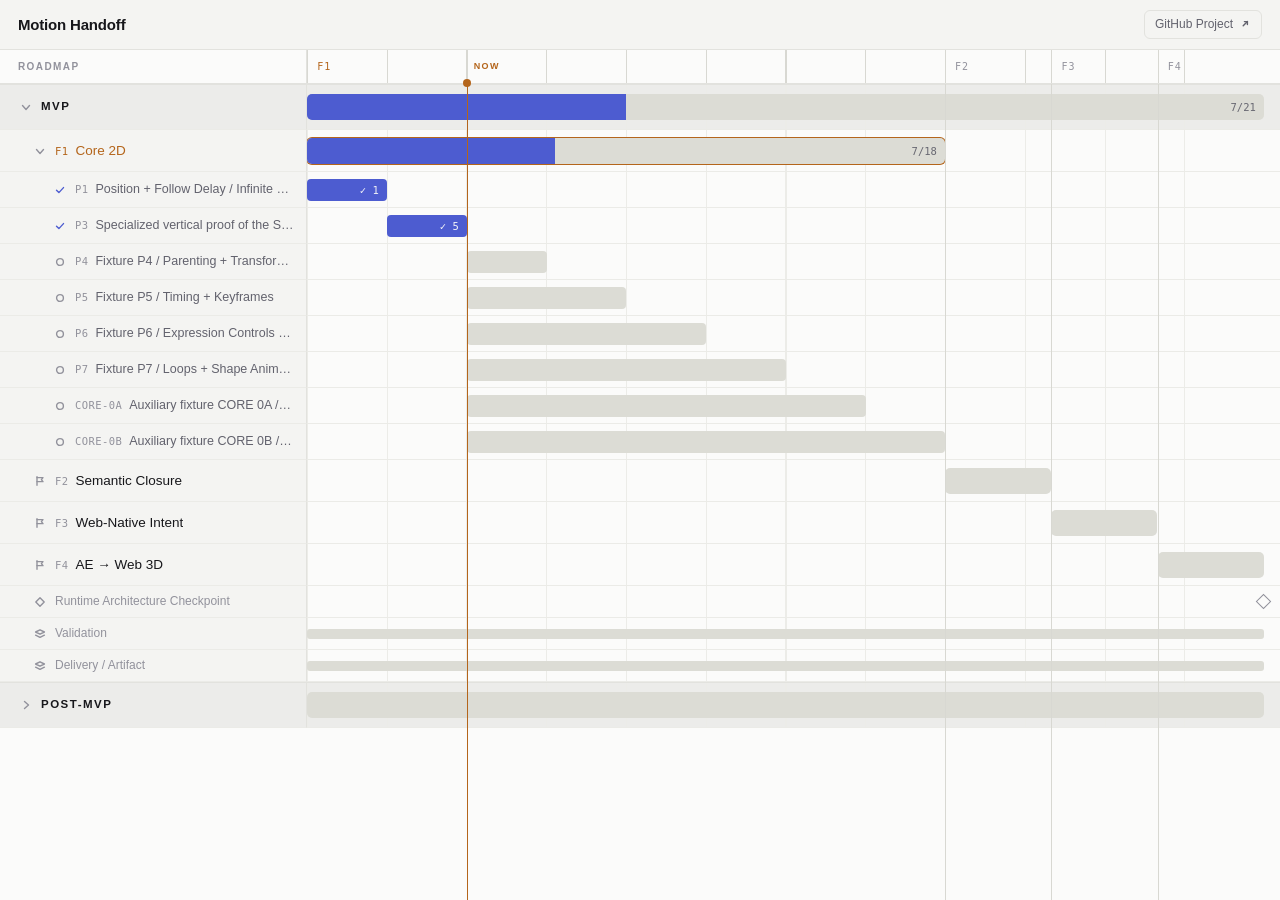
==== commit 4c3f180f: "chore: sync atlas artifact Fonte: diegoaS86/motion-handoff@5291d268edf2fd4fe40e4a5f585d4d9ba438ad23" ====
--- a/index.html
+++ b/index.html
@@ -16,7 +16,7 @@
 <div id="atlas" class="app" hidden></div>
 <noscript><p class="fallback">Renderizado a partir de <code>atlas-data.json</code>.</p></noscript>
 <p id="atlas-error" class="fallback" hidden></p>
-<script type="application/json" id="atlas-data">{"schema":2,"links":{"project":"https://github.com/users/diegoaS86/projects/1"},"mvp":{"href":"https://github.com/users/diegoaS86/projects/1/views/6","progress":{"done":4,"total":20,"state":"PARTIAL","ratio":0.2},"marker":0.08173076923076923,"checkpoint":{"display":"Runtime Architecture Checkpoint"},"phases":[{"ordinal":"F1","phase":"MOTION_CORE_2D","display":"F1 · Core 2D","current":true,"complete":false,"expandable":true,"href":"https://github.com/users/diegoaS86/projects/1/views/5?filterQuery=phase%3AMOTION_CORE_2D","progress":{"done":4,"total":17,"state":"PARTIAL","ratio":0.23529411764705882},"lane":{"start":0,"end":0.6538461538461539,"width":0.6538461538461539},"items":[{"kind":"milestone","key":"P1","id":null,"title":"Position + Follow Delay / Infinite Loop","status":"Done","done":true,"progress":{"done":1,"total":1,"state":"COMPLETE","ratio":1},"href":"https://github.com/users/diegoaS86/projects/1/views/5?filterQuery=phase%3AMOTION_CORE_2D","band":"done","lane":{"start":0,"end":0.08173076923076923,"width":0.08173076923076923}},{"kind":"feature","key":"P3","id":"P3-SHOWCASE","title":"Specialized vertical proof of the Specialized Output Web","status":"Backlog","done":false,"progress":{"done":2,"total":4,"state":"PARTIAL","ratio":0.5},"href":"https://github.com/users/diegoaS86/projects/1/views/5?filterQuery=MVP_F1_MC2D_P3","band":"future","lane":{"start":0.08173076923076923,"end":0.16346153846153846,"width":0.08173076923076923}},{"kind":"feature","key":"P4","id":"P4-PARENTING-TRANSFORM","title":"Fixture P4 / Parenting + Transform Complete","status":"Backlog","done":false,"progress":{"done":0,"total":1,"state":"PARTIAL","ratio":0},"href":"https://github.com/users/diegoaS86/projects/1/views/5?filterQuery=MVP_F1_MC2D_P4","band":"future","lane":{"start":0.08173076923076923,"end":0.2451923076923077,"width":0.16346153846153846}},{"kind":"feature","key":"P5","id":"P5-TIMING-KEYFRAMES","title":"Fixture P5 / Timing + Keyframes","status":"Backlog","done":false,"progress":{"done":0,"total":1,"state":"PARTIAL","ratio":0},"href":"https://github.com/users/diegoaS86/projects/1/views/5?filterQuery=MVP_F1_MC2D_P5","band":"future","lane":{"start":0.08173076923076923,"end":0.3269230769230769,"width":0.24519230769230768}},{"kind":"feature","key":"P6","id":"P6-EXPRESSION-CONTROLS","title":"Fixture P6 / Expression Controls + References","status":"Backlog","done":false,"progress":{"done":0,"total":1,"state":"PARTIAL","ratio":0},"href":"https://github.com/users/diegoaS86/projects/1/views/5?filterQuery=MVP_F1_MC2D_P6","band":"future","lane":{"start":0.08173076923076923,"end":0.40865384615384615,"width":0.3269230769230769}},{"kind":"feature","key":"P7","id":"P7-LOOPS-SHAPE-ANIMATION","title":"Fixture P7 / Loops + Shape Animation","status":"Backlog","done":false,"progress":{"done":0,"total":1,"state":"PARTIAL","ratio":0},"href":"https://github.com/users/diegoaS86/projects/1/views/5?filterQuery=MVP_F1_MC2D_P7","band":"future","lane":{"start":0.08173076923076923,"end":0.49038461538461536,"width":0.40865384615384615}},{"kind":"feature","key":"CORE-0A","id":"CORE-0A-BUTTON-TRIM-OFFSET","title":"Auxiliary fixture CORE 0A / Button Trim Offset","status":"Backlog","done":false,"progress":{"done":0,"total":1,"state":"PARTIAL","ratio":0},"href":"https://github.com/users/diegoaS86/projects/1/views/5?filterQuery=MVP_F1_MC2D_CORE-0A","band":"future","lane":{"start":0.08173076923076923,"end":0.5721153846153846,"width":0.49038461538461536}},{"kind":"feature","key":"CORE-0B","id":"CORE-0B-TRIM-INDIVIDUALLY","title":"Auxiliary fixture CORE 0B / Trim Individually","status":"Backlog","done":false,"progress":{"done":0,"total":1,"state":"PARTIAL","ratio":0},"href":"https://github.com/users/diegoaS86/projects/1/views/5?filterQuery=MVP_F1_MC2D_CORE-0B","band":"future","lane":{"start":0.08173076923076923,"end":0.6538461538461537,"width":0.5721153846153845}}]},{"ordinal":"F2","phase":"SEMANTIC_CLOSURE","display":"F2 · Semantic Closure","current":false,"complete":false,"expandable":false,"href":"https://github.com/users/diegoaS86/projects/1/views/5?filterQuery=phase%3ASEMANTIC_CLOSURE","progress":{"done":0,"total":1,"state":"PARTIAL","ratio":0},"lane":{"start":0.6538461538461539,"end":0.7692307692307693,"width":0.11538461538461539},"items":[]},{"ordinal":"F3","phase":"INTERACTION_SEMANTICS","display":"F3 · Web-Native Intent","current":false,"complete":false,"expandable":false,"href":"https://github.com/users/diegoaS86/projects/1/views/5?filterQuery=phase%3AINTERACTION_SEMANTICS","progress":{"done":0,"total":0,"state":"EMPTY","ratio":null},"lane":{"start":0.7692307692307693,"end":0.8846153846153847,"width":0.11538461538461539},"items":[]},{"ordinal":"F4","phase":"THREE_D","display":"F4 · AE → Web 3D","current":false,"complete":false,"expandable":false,"href":"https://github.com/users/diegoaS86/projects/1/views/5?filterQuery=phase%3ATHREE_D","progress":{"done":0,"total":1,"state":"PARTIAL","ratio":0},"lane":{"start":0.8846153846153846,"end":1,"width":0.11538461538461539},"items":[]}]},"crossCutting":{"href":"https://github.com/users/diegoaS86/projects/1/views/7","tracks":[{"phase":"VALIDATION","display":"Validation","href":"https://github.com/users/diegoaS86/projects/1/views/5?filterQuery=phase%3AVALIDATION","progress":{"done":0,"total":0,"state":"EMPTY","ratio":null}},{"phase":"DELIVERY_ARTIFACT","display":"Delivery / Artifact","href":"https://github.com/users/diegoaS86/projects/1/views/5?filterQuery=phase%3ADELIVERY_ARTIFACT","progress":{"done":0,"total":2,"state":"PARTIAL","ratio":0}}]},"postMvp":{"href":"https://github.com/users/diegoaS86/projects/1/views/8","progress":{"done":0,"total":1,"state":"PARTIAL","ratio":0},"domains":["PROCEDURAL_WEB_NATIVE_MOTION","ADVANCED_EFFECTS","RIGGING","RUNTIME_EXTENSIBILITY","AUDIO_PERIPHERAL"]},"problems":[]}</script>
+<script type="application/json" id="atlas-data">{"schema":2,"links":{"project":"https://github.com/users/diegoaS86/projects/1"},"mvp":{"href":"https://github.com/users/diegoaS86/projects/1/views/6","progress":{"done":7,"total":21,"state":"PARTIAL","ratio":0.3333333333333333},"marker":0.16666666666666666,"checkpoint":{"display":"Runtime Architecture Checkpoint"},"phases":[{"ordinal":"F1","phase":"MOTION_CORE_2D","display":"F1 · Core 2D","current":true,"complete":false,"expandable":true,"href":"https://github.com/users/diegoaS86/projects/1/views/5?filterQuery=phase%3AMOTION_CORE_2D","progress":{"done":7,"total":18,"state":"PARTIAL","ratio":0.3888888888888889},"lane":{"start":0,"end":0.6666666666666666,"width":0.6666666666666666},"items":[{"kind":"milestone","key":"P1","id":null,"title":"Position + Follow Delay / Infinite Loop","status":"Done","done":true,"progress":{"done":1,"total":1,"state":"COMPLETE","ratio":1},"href":"https://github.com/users/diegoaS86/projects/1/views/5?filterQuery=phase%3AMOTION_CORE_2D","band":"done","lane":{"start":0,"end":0.08333333333333333,"width":0.08333333333333333}},{"kind":"feature","key":"P3","id":"P3-SHOWCASE","title":"Specialized vertical proof of the Specialized Output Web (Feature)","status":"Done","done":true,"progress":{"done":5,"total":5,"state":"COMPLETE","ratio":1},"href":"https://github.com/users/diegoaS86/projects/1/views/5?filterQuery=MVP_F1_MC2D_P3","band":"done","lane":{"start":0.08333333333333333,"end":0.16666666666666666,"width":0.08333333333333333}},{"kind":"feature","key":"P4","id":"P4-PARENTING-TRANSFORM","title":"Fixture P4 / Parenting + Transform Complete","status":"Backlog","done":false,"progress":{"done":0,"total":1,"state":"PARTIAL","ratio":0},"href":"https://github.com/users/diegoaS86/projects/1/views/5?filterQuery=MVP_F1_MC2D_P4","band":"future","lane":{"start":0.16666666666666666,"end":0.25,"width":0.08333333333333333}},{"kind":"feature","key":"P5","id":"P5-TIMING-KEYFRAMES","title":"Fixture P5 / Timing + Keyframes","status":"Backlog","done":false,"progress":{"done":0,"total":1,"state":"PARTIAL","ratio":0},"href":"https://github.com/users/diegoaS86/projects/1/views/5?filterQuery=MVP_F1_MC2D_P5","band":"future","lane":{"start":0.16666666666666666,"end":0.3333333333333333,"width":0.16666666666666666}},{"kind":"feature","key":"P6","id":"P6-EXPRESSION-CONTROLS","title":"Fixture P6 / Expression Controls + References","status":"Backlog","done":false,"progress":{"done":0,"total":1,"state":"PARTIAL","ratio":0},"href":"https://github.com/users/diegoaS86/projects/1/views/5?filterQuery=MVP_F1_MC2D_P6","band":"future","lane":{"start":0.16666666666666666,"end":0.41666666666666663,"width":0.25}},{"kind":"feature","key":"P7","id":"P7-LOOPS-SHAPE-ANIMATION","title":"Fixture P7 / Loops + Shape Animation","status":"Backlog","done":false,"progress":{"done":0,"total":1,"state":"PARTIAL","ratio":0},"href":"https://github.com/users/diegoaS86/projects/1/views/5?filterQuery=MVP_F1_MC2D_P7","band":"future","lane":{"start":0.16666666666666666,"end":0.5,"width":0.3333333333333333}},{"kind":"feature","key":"CORE-0A","id":"CORE-0A-BUTTON-TRIM-OFFSET","title":"Auxiliary fixture CORE 0A / Button Trim Offset","status":"Backlog","done":false,"progress":{"done":0,"total":1,"state":"PARTIAL","ratio":0},"href":"https://github.com/users/diegoaS86/projects/1/views/5?filterQuery=MVP_F1_MC2D_CORE-0A","band":"future","lane":{"start":0.16666666666666666,"end":0.5833333333333334,"width":0.4166666666666667}},{"kind":"feature","key":"CORE-0B","id":"CORE-0B-TRIM-INDIVIDUALLY","title":"Auxiliary fixture CORE 0B / Trim Individually","status":"Backlog","done":false,"progress":{"done":0,"total":1,"state":"PARTIAL","ratio":0},"href":"https://github.com/users/diegoaS86/projects/1/views/5?filterQuery=MVP_F1_MC2D_CORE-0B","band":"future","lane":{"start":0.16666666666666666,"end":0.6666666666666666,"width":0.5}}]},{"ordinal":"F2","phase":"SEMANTIC_CLOSURE","display":"F2 · Semantic Closure","current":false,"complete":false,"expandable":false,"href":"https://github.com/users/diegoaS86/projects/1/views/5?filterQuery=phase%3ASEMANTIC_CLOSURE","progress":{"done":0,"total":1,"state":"PARTIAL","ratio":0},"lane":{"start":0.6666666666666666,"end":0.7777777777777777,"width":0.1111111111111111},"items":[]},{"ordinal":"F3","phase":"INTERACTION_SEMANTICS","display":"F3 · Web-Native Intent","current":false,"complete":false,"expandable":false,"href":"https://github.com/users/diegoaS86/projects/1/views/5?filterQuery=phase%3AINTERACTION_SEMANTICS","progress":{"done":0,"total":0,"state":"EMPTY","ratio":null},"lane":{"start":0.7777777777777778,"end":0.8888888888888888,"width":0.1111111111111111},"items":[]},{"ordinal":"F4","phase":"THREE_D","display":"F4 · AE → Web 3D","current":false,"complete":false,"expandable":false,"href":"https://github.com/users/diegoaS86/projects/1/views/5?filterQuery=phase%3ATHREE_D","progress":{"done":0,"total":1,"state":"PARTIAL","ratio":0},"lane":{"start":0.8888888888888888,"end":1,"width":0.1111111111111111},"items":[]}]},"crossCutting":{"href":"https://github.com/users/diegoaS86/projects/1/views/7","tracks":[{"phase":"VALIDATION","display":"Validation","href":"https://github.com/users/diegoaS86/projects/1/views/5?filterQuery=phase%3AVALIDATION","progress":{"done":0,"total":0,"state":"EMPTY","ratio":null}},{"phase":"DELIVERY_ARTIFACT","display":"Delivery / Artifact","href":"https://github.com/users/diegoaS86/projects/1/views/5?filterQuery=phase%3ADELIVERY_ARTIFACT","progress":{"done":0,"total":2,"state":"PARTIAL","ratio":0}}]},"postMvp":{"href":"https://github.com/users/diegoaS86/projects/1/views/8","progress":{"done":0,"total":1,"state":"PARTIAL","ratio":0},"domains":["PROCEDURAL_WEB_NATIVE_MOTION","ADVANCED_EFFECTS","RIGGING","RUNTIME_EXTENSIBILITY","AUDIO_PERIPHERAL"]},"problems":[]}</script>
 <script src="atlas.js"></script>
 </body>
 </html>
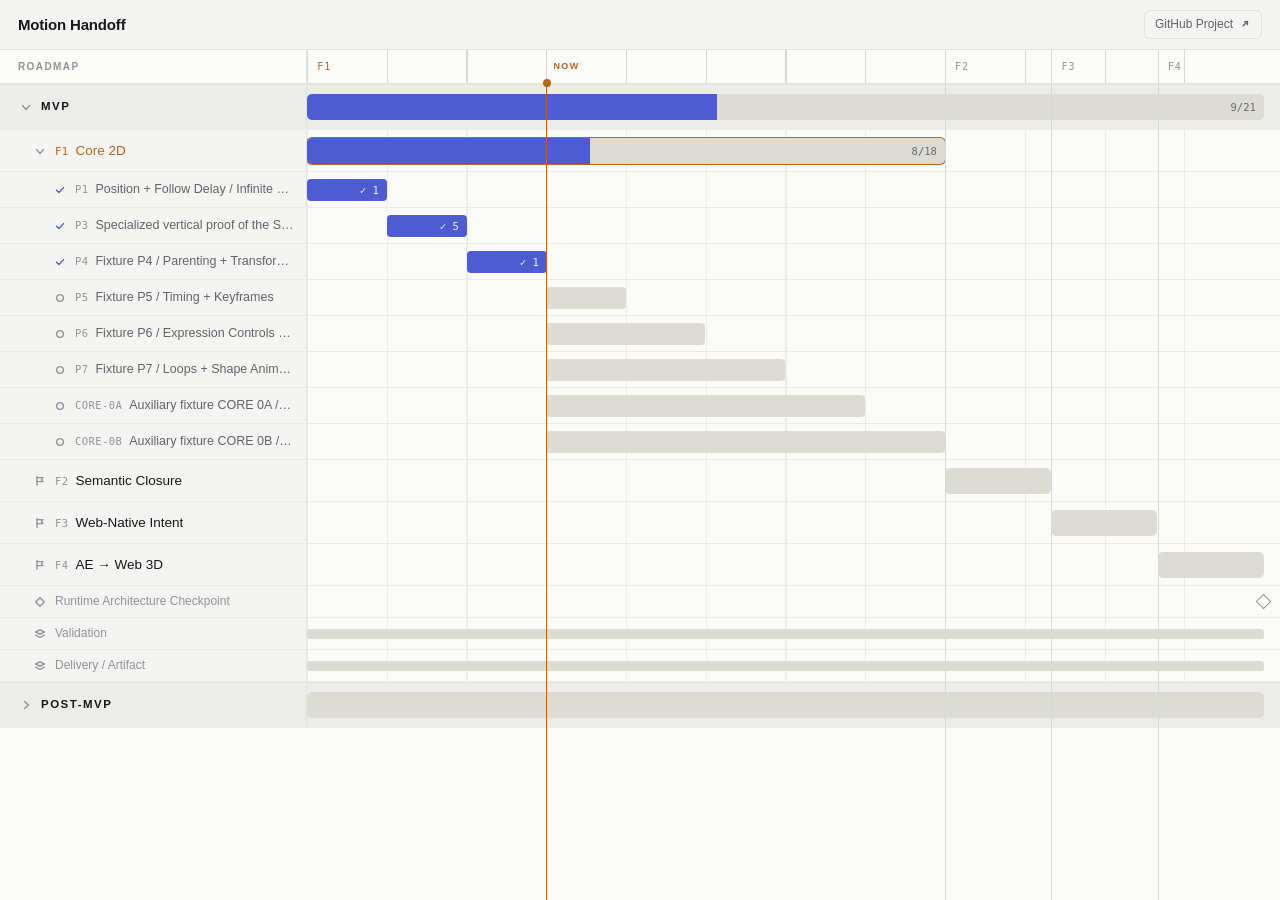
==== commit a3ac095d: "chore: sync atlas artifact Fonte: diegoaS86/motion-handoff@3b3eb8e22dfe067876323f58c969dd13b1b9d433" ====
--- a/index.html
+++ b/index.html
@@ -16,7 +16,7 @@
 <div id="atlas" class="app" hidden></div>
 <noscript><p class="fallback">Renderizado a partir de <code>atlas-data.json</code>.</p></noscript>
 <p id="atlas-error" class="fallback" hidden></p>
-<script type="application/json" id="atlas-data">{"schema":2,"links":{"project":"https://github.com/users/diegoaS86/projects/1"},"mvp":{"href":"https://github.com/users/diegoaS86/projects/1/views/6","progress":{"done":7,"total":21,"state":"PARTIAL","ratio":0.3333333333333333},"marker":0.16666666666666666,"checkpoint":{"display":"Runtime Architecture Checkpoint"},"phases":[{"ordinal":"F1","phase":"MOTION_CORE_2D","display":"F1 · Core 2D","current":true,"complete":false,"expandable":true,"href":"https://github.com/users/diegoaS86/projects/1/views/5?filterQuery=phase%3AMOTION_CORE_2D","progress":{"done":7,"total":18,"state":"PARTIAL","ratio":0.3888888888888889},"lane":{"start":0,"end":0.6666666666666666,"width":0.6666666666666666},"items":[{"kind":"milestone","key":"P1","id":null,"title":"Position + Follow Delay / Infinite Loop","status":"Done","done":true,"progress":{"done":1,"total":1,"state":"COMPLETE","ratio":1},"href":"https://github.com/users/diegoaS86/projects/1/views/5?filterQuery=phase%3AMOTION_CORE_2D","band":"done","lane":{"start":0,"end":0.08333333333333333,"width":0.08333333333333333}},{"kind":"feature","key":"P3","id":"P3-SHOWCASE","title":"Specialized vertical proof of the Specialized Output Web (Feature)","status":"Done","done":true,"progress":{"done":5,"total":5,"state":"COMPLETE","ratio":1},"href":"https://github.com/users/diegoaS86/projects/1/views/5?filterQuery=MVP_F1_MC2D_P3","band":"done","lane":{"start":0.08333333333333333,"end":0.16666666666666666,"width":0.08333333333333333}},{"kind":"feature","key":"P4","id":"P4-PARENTING-TRANSFORM","title":"Fixture P4 / Parenting + Transform Complete","status":"Backlog","done":false,"progress":{"done":0,"total":1,"state":"PARTIAL","ratio":0},"href":"https://github.com/users/diegoaS86/projects/1/views/5?filterQuery=MVP_F1_MC2D_P4","band":"future","lane":{"start":0.16666666666666666,"end":0.25,"width":0.08333333333333333}},{"kind":"feature","key":"P5","id":"P5-TIMING-KEYFRAMES","title":"Fixture P5 / Timing + Keyframes","status":"Backlog","done":false,"progress":{"done":0,"total":1,"state":"PARTIAL","ratio":0},"href":"https://github.com/users/diegoaS86/projects/1/views/5?filterQuery=MVP_F1_MC2D_P5","band":"future","lane":{"start":0.16666666666666666,"end":0.3333333333333333,"width":0.16666666666666666}},{"kind":"feature","key":"P6","id":"P6-EXPRESSION-CONTROLS","title":"Fixture P6 / Expression Controls + References","status":"Backlog","done":false,"progress":{"done":0,"total":1,"state":"PARTIAL","ratio":0},"href":"https://github.com/users/diegoaS86/projects/1/views/5?filterQuery=MVP_F1_MC2D_P6","band":"future","lane":{"start":0.16666666666666666,"end":0.41666666666666663,"width":0.25}},{"kind":"feature","key":"P7","id":"P7-LOOPS-SHAPE-ANIMATION","title":"Fixture P7 / Loops + Shape Animation","status":"Backlog","done":false,"progress":{"done":0,"total":1,"state":"PARTIAL","ratio":0},"href":"https://github.com/users/diegoaS86/projects/1/views/5?filterQuery=MVP_F1_MC2D_P7","band":"future","lane":{"start":0.16666666666666666,"end":0.5,"width":0.3333333333333333}},{"kind":"feature","key":"CORE-0A","id":"CORE-0A-BUTTON-TRIM-OFFSET","title":"Auxiliary fixture CORE 0A / Button Trim Offset","status":"Backlog","done":false,"progress":{"done":0,"total":1,"state":"PARTIAL","ratio":0},"href":"https://github.com/users/diegoaS86/projects/1/views/5?filterQuery=MVP_F1_MC2D_CORE-0A","band":"future","lane":{"start":0.16666666666666666,"end":0.5833333333333334,"width":0.4166666666666667}},{"kind":"feature","key":"CORE-0B","id":"CORE-0B-TRIM-INDIVIDUALLY","title":"Auxiliary fixture CORE 0B / Trim Individually","status":"Backlog","done":false,"progress":{"done":0,"total":1,"state":"PARTIAL","ratio":0},"href":"https://github.com/users/diegoaS86/projects/1/views/5?filterQuery=MVP_F1_MC2D_CORE-0B","band":"future","lane":{"start":0.16666666666666666,"end":0.6666666666666666,"width":0.5}}]},{"ordinal":"F2","phase":"SEMANTIC_CLOSURE","display":"F2 · Semantic Closure","current":false,"complete":false,"expandable":false,"href":"https://github.com/users/diegoaS86/projects/1/views/5?filterQuery=phase%3ASEMANTIC_CLOSURE","progress":{"done":0,"total":1,"state":"PARTIAL","ratio":0},"lane":{"start":0.6666666666666666,"end":0.7777777777777777,"width":0.1111111111111111},"items":[]},{"ordinal":"F3","phase":"INTERACTION_SEMANTICS","display":"F3 · Web-Native Intent","current":false,"complete":false,"expandable":false,"href":"https://github.com/users/diegoaS86/projects/1/views/5?filterQuery=phase%3AINTERACTION_SEMANTICS","progress":{"done":0,"total":0,"state":"EMPTY","ratio":null},"lane":{"start":0.7777777777777778,"end":0.8888888888888888,"width":0.1111111111111111},"items":[]},{"ordinal":"F4","phase":"THREE_D","display":"F4 · AE → Web 3D","current":false,"complete":false,"expandable":false,"href":"https://github.com/users/diegoaS86/projects/1/views/5?filterQuery=phase%3ATHREE_D","progress":{"done":0,"total":1,"state":"PARTIAL","ratio":0},"lane":{"start":0.8888888888888888,"end":1,"width":0.1111111111111111},"items":[]}]},"crossCutting":{"href":"https://github.com/users/diegoaS86/projects/1/views/7","tracks":[{"phase":"VALIDATION","display":"Validation","href":"https://github.com/users/diegoaS86/projects/1/views/5?filterQuery=phase%3AVALIDATION","progress":{"done":0,"total":0,"state":"EMPTY","ratio":null}},{"phase":"DELIVERY_ARTIFACT","display":"Delivery / Artifact","href":"https://github.com/users/diegoaS86/projects/1/views/5?filterQuery=phase%3ADELIVERY_ARTIFACT","progress":{"done":0,"total":2,"state":"PARTIAL","ratio":0}}]},"postMvp":{"href":"https://github.com/users/diegoaS86/projects/1/views/8","progress":{"done":0,"total":1,"state":"PARTIAL","ratio":0},"domains":["PROCEDURAL_WEB_NATIVE_MOTION","ADVANCED_EFFECTS","RIGGING","RUNTIME_EXTENSIBILITY","AUDIO_PERIPHERAL"]},"problems":[]}</script>
+<script type="application/json" id="atlas-data">{"schema":2,"links":{"project":"https://github.com/users/diegoaS86/projects/1"},"mvp":{"href":"https://github.com/users/diegoaS86/projects/1/views/6","progress":{"done":9,"total":21,"state":"PARTIAL","ratio":0.42857142857142855},"marker":0.25,"checkpoint":{"display":"Runtime Architecture Checkpoint"},"phases":[{"ordinal":"F1","phase":"MOTION_CORE_2D","display":"F1 · Core 2D","current":true,"complete":false,"expandable":true,"href":"https://github.com/users/diegoaS86/projects/1/views/5?filterQuery=phase%3AMOTION_CORE_2D","progress":{"done":8,"total":18,"state":"PARTIAL","ratio":0.4444444444444444},"lane":{"start":0,"end":0.6666666666666666,"width":0.6666666666666666},"items":[{"kind":"milestone","key":"P1","id":null,"title":"Position + Follow Delay / Infinite Loop","status":"Done","done":true,"progress":{"done":1,"total":1,"state":"COMPLETE","ratio":1},"href":"https://github.com/users/diegoaS86/projects/1/views/5?filterQuery=phase%3AMOTION_CORE_2D","band":"done","lane":{"start":0,"end":0.08333333333333333,"width":0.08333333333333333}},{"kind":"feature","key":"P3","id":"P3-SHOWCASE","title":"Specialized vertical proof of the Specialized Output Web (Feature)","status":"Done","done":true,"progress":{"done":5,"total":5,"state":"COMPLETE","ratio":1},"href":"https://github.com/users/diegoaS86/projects/1/views/5?filterQuery=MVP_F1_MC2D_P3","band":"done","lane":{"start":0.08333333333333333,"end":0.16666666666666666,"width":0.08333333333333333}},{"kind":"feature","key":"P4","id":"P4-PARENTING-TRANSFORM","title":"Fixture P4 / Parenting + Transform Complete (Feature)","status":"Done","done":true,"progress":{"done":1,"total":1,"state":"COMPLETE","ratio":1},"href":"https://github.com/users/diegoaS86/projects/1/views/5?filterQuery=MVP_F1_MC2D_P4","band":"done","lane":{"start":0.16666666666666666,"end":0.25,"width":0.08333333333333333}},{"kind":"feature","key":"P5","id":"P5-TIMING-KEYFRAMES","title":"Fixture P5 / Timing + Keyframes","status":"Backlog","done":false,"progress":{"done":0,"total":1,"state":"PARTIAL","ratio":0},"href":"https://github.com/users/diegoaS86/projects/1/views/5?filterQuery=MVP_F1_MC2D_P5","band":"future","lane":{"start":0.25,"end":0.3333333333333333,"width":0.08333333333333333}},{"kind":"feature","key":"P6","id":"P6-EXPRESSION-CONTROLS","title":"Fixture P6 / Expression Controls + References","status":"Backlog","done":false,"progress":{"done":0,"total":1,"state":"PARTIAL","ratio":0},"href":"https://github.com/users/diegoaS86/projects/1/views/5?filterQuery=MVP_F1_MC2D_P6","band":"future","lane":{"start":0.25,"end":0.41666666666666663,"width":0.16666666666666666}},{"kind":"feature","key":"P7","id":"P7-LOOPS-SHAPE-ANIMATION","title":"Fixture P7 / Loops + Shape Animation","status":"Backlog","done":false,"progress":{"done":0,"total":1,"state":"PARTIAL","ratio":0},"href":"https://github.com/users/diegoaS86/projects/1/views/5?filterQuery=MVP_F1_MC2D_P7","band":"future","lane":{"start":0.25,"end":0.5,"width":0.25}},{"kind":"feature","key":"CORE-0A","id":"CORE-0A-BUTTON-TRIM-OFFSET","title":"Auxiliary fixture CORE 0A / Button Trim Offset","status":"Backlog","done":false,"progress":{"done":0,"total":1,"state":"PARTIAL","ratio":0},"href":"https://github.com/users/diegoaS86/projects/1/views/5?filterQuery=MVP_F1_MC2D_CORE-0A","band":"future","lane":{"start":0.25,"end":0.5833333333333333,"width":0.3333333333333333}},{"kind":"feature","key":"CORE-0B","id":"CORE-0B-TRIM-INDIVIDUALLY","title":"Auxiliary fixture CORE 0B / Trim Individually","status":"Backlog","done":false,"progress":{"done":0,"total":1,"state":"PARTIAL","ratio":0},"href":"https://github.com/users/diegoaS86/projects/1/views/5?filterQuery=MVP_F1_MC2D_CORE-0B","band":"future","lane":{"start":0.25,"end":0.6666666666666666,"width":0.41666666666666663}}]},{"ordinal":"F2","phase":"SEMANTIC_CLOSURE","display":"F2 · Semantic Closure","current":false,"complete":false,"expandable":false,"href":"https://github.com/users/diegoaS86/projects/1/views/5?filterQuery=phase%3ASEMANTIC_CLOSURE","progress":{"done":0,"total":1,"state":"PARTIAL","ratio":0},"lane":{"start":0.6666666666666666,"end":0.7777777777777777,"width":0.1111111111111111},"items":[]},{"ordinal":"F3","phase":"INTERACTION_SEMANTICS","display":"F3 · Web-Native Intent","current":false,"complete":false,"expandable":false,"href":"https://github.com/users/diegoaS86/projects/1/views/5?filterQuery=phase%3AINTERACTION_SEMANTICS","progress":{"done":0,"total":0,"state":"EMPTY","ratio":null},"lane":{"start":0.7777777777777778,"end":0.8888888888888888,"width":0.1111111111111111},"items":[]},{"ordinal":"F4","phase":"THREE_D","display":"F4 · AE → Web 3D","current":false,"complete":false,"expandable":false,"href":"https://github.com/users/diegoaS86/projects/1/views/5?filterQuery=phase%3ATHREE_D","progress":{"done":0,"total":1,"state":"PARTIAL","ratio":0},"lane":{"start":0.8888888888888888,"end":1,"width":0.1111111111111111},"items":[]}]},"crossCutting":{"href":"https://github.com/users/diegoaS86/projects/1/views/7","tracks":[{"phase":"VALIDATION","display":"Validation","href":"https://github.com/users/diegoaS86/projects/1/views/5?filterQuery=phase%3AVALIDATION","progress":{"done":0,"total":0,"state":"EMPTY","ratio":null}},{"phase":"DELIVERY_ARTIFACT","display":"Delivery / Artifact","href":"https://github.com/users/diegoaS86/projects/1/views/5?filterQuery=phase%3ADELIVERY_ARTIFACT","progress":{"done":0,"total":2,"state":"PARTIAL","ratio":0}}]},"postMvp":{"href":"https://github.com/users/diegoaS86/projects/1/views/8","progress":{"done":0,"total":1,"state":"PARTIAL","ratio":0},"domains":["PROCEDURAL_WEB_NATIVE_MOTION","ADVANCED_EFFECTS","RIGGING","RUNTIME_EXTENSIBILITY","AUDIO_PERIPHERAL"]},"problems":[]}</script>
 <script src="atlas.js"></script>
 </body>
 </html>
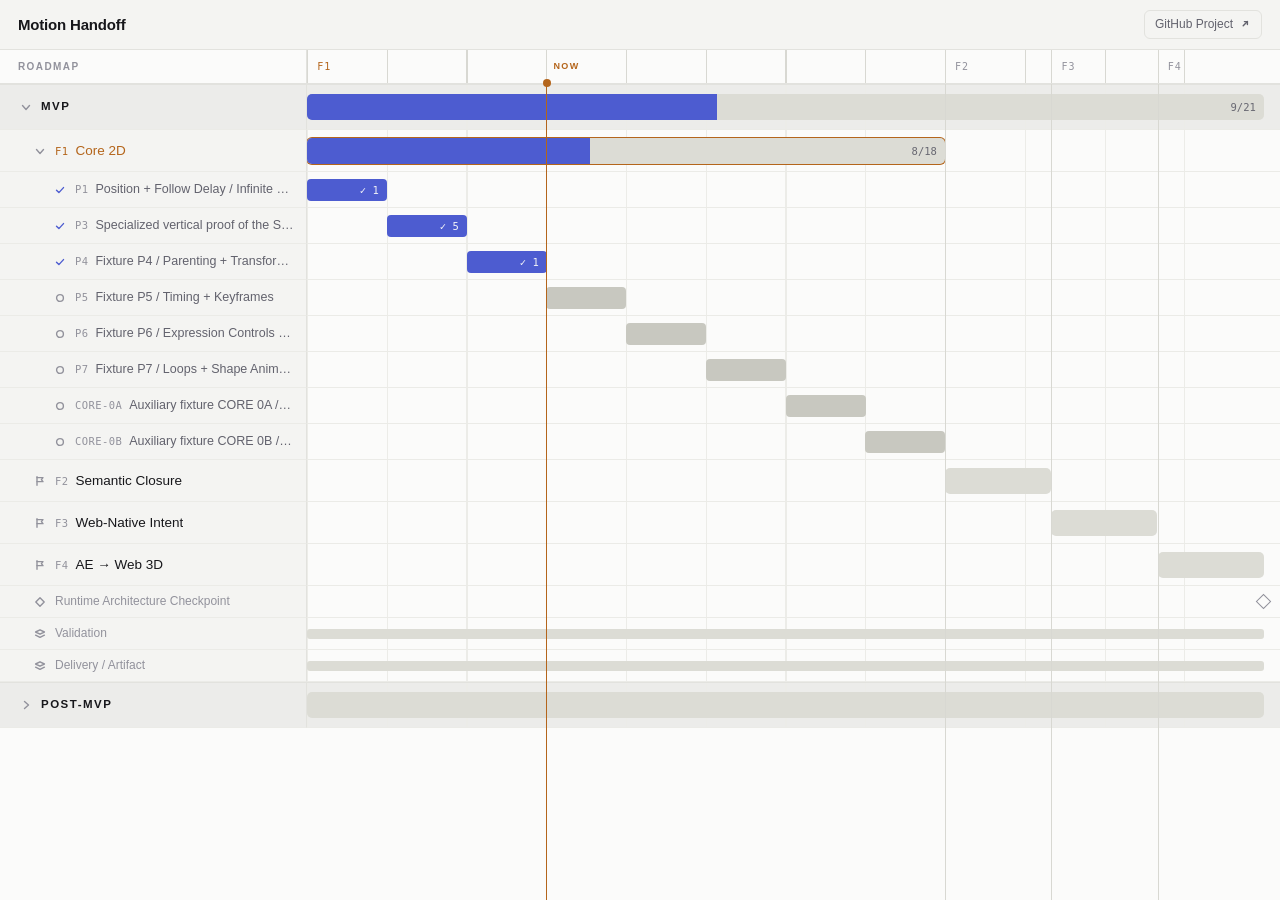
==== commit 155a45df: "chore: sync atlas artifact Fonte: diegoaS86/motion-handoff@036774a6e58c00706c13e377fc1133c43ab9bcca" ====
--- a/index.html
+++ b/index.html
@@ -16,7 +16,7 @@
 <div id="atlas" class="app" hidden></div>
 <noscript><p class="fallback">Renderizado a partir de <code>atlas-data.json</code>.</p></noscript>
 <p id="atlas-error" class="fallback" hidden></p>
-<script type="application/json" id="atlas-data">{"schema":2,"links":{"project":"https://github.com/users/diegoaS86/projects/1"},"mvp":{"href":"https://github.com/users/diegoaS86/projects/1/views/6","progress":{"done":9,"total":21,"state":"PARTIAL","ratio":0.42857142857142855},"marker":0.25,"checkpoint":{"display":"Runtime Architecture Checkpoint"},"phases":[{"ordinal":"F1","phase":"MOTION_CORE_2D","display":"F1 · Core 2D","current":true,"complete":false,"expandable":true,"href":"https://github.com/users/diegoaS86/projects/1/views/5?filterQuery=phase%3AMOTION_CORE_2D","progress":{"done":8,"total":18,"state":"PARTIAL","ratio":0.4444444444444444},"lane":{"start":0,"end":0.6666666666666666,"width":0.6666666666666666},"items":[{"kind":"milestone","key":"P1","id":null,"title":"Position + Follow Delay / Infinite Loop","status":"Done","done":true,"progress":{"done":1,"total":1,"state":"COMPLETE","ratio":1},"href":"https://github.com/users/diegoaS86/projects/1/views/5?filterQuery=phase%3AMOTION_CORE_2D","band":"done","lane":{"start":0,"end":0.08333333333333333,"width":0.08333333333333333}},{"kind":"feature","key":"P3","id":"P3-SHOWCASE","title":"Specialized vertical proof of the Specialized Output Web (Feature)","status":"Done","done":true,"progress":{"done":5,"total":5,"state":"COMPLETE","ratio":1},"href":"https://github.com/users/diegoaS86/projects/1/views/5?filterQuery=MVP_F1_MC2D_P3","band":"done","lane":{"start":0.08333333333333333,"end":0.16666666666666666,"width":0.08333333333333333}},{"kind":"feature","key":"P4","id":"P4-PARENTING-TRANSFORM","title":"Fixture P4 / Parenting + Transform Complete (Feature)","status":"Done","done":true,"progress":{"done":1,"total":1,"state":"COMPLETE","ratio":1},"href":"https://github.com/users/diegoaS86/projects/1/views/5?filterQuery=MVP_F1_MC2D_P4","band":"done","lane":{"start":0.16666666666666666,"end":0.25,"width":0.08333333333333333}},{"kind":"feature","key":"P5","id":"P5-TIMING-KEYFRAMES","title":"Fixture P5 / Timing + Keyframes","status":"Backlog","done":false,"progress":{"done":0,"total":1,"state":"PARTIAL","ratio":0},"href":"https://github.com/users/diegoaS86/projects/1/views/5?filterQuery=MVP_F1_MC2D_P5","band":"future","lane":{"start":0.25,"end":0.3333333333333333,"width":0.08333333333333333}},{"kind":"feature","key":"P6","id":"P6-EXPRESSION-CONTROLS","title":"Fixture P6 / Expression Controls + References","status":"Backlog","done":false,"progress":{"done":0,"total":1,"state":"PARTIAL","ratio":0},"href":"https://github.com/users/diegoaS86/projects/1/views/5?filterQuery=MVP_F1_MC2D_P6","band":"future","lane":{"start":0.25,"end":0.41666666666666663,"width":0.16666666666666666}},{"kind":"feature","key":"P7","id":"P7-LOOPS-SHAPE-ANIMATION","title":"Fixture P7 / Loops + Shape Animation","status":"Backlog","done":false,"progress":{"done":0,"total":1,"state":"PARTIAL","ratio":0},"href":"https://github.com/users/diegoaS86/projects/1/views/5?filterQuery=MVP_F1_MC2D_P7","band":"future","lane":{"start":0.25,"end":0.5,"width":0.25}},{"kind":"feature","key":"CORE-0A","id":"CORE-0A-BUTTON-TRIM-OFFSET","title":"Auxiliary fixture CORE 0A / Button Trim Offset","status":"Backlog","done":false,"progress":{"done":0,"total":1,"state":"PARTIAL","ratio":0},"href":"https://github.com/users/diegoaS86/projects/1/views/5?filterQuery=MVP_F1_MC2D_CORE-0A","band":"future","lane":{"start":0.25,"end":0.5833333333333333,"width":0.3333333333333333}},{"kind":"feature","key":"CORE-0B","id":"CORE-0B-TRIM-INDIVIDUALLY","title":"Auxiliary fixture CORE 0B / Trim Individually","status":"Backlog","done":false,"progress":{"done":0,"total":1,"state":"PARTIAL","ratio":0},"href":"https://github.com/users/diegoaS86/projects/1/views/5?filterQuery=MVP_F1_MC2D_CORE-0B","band":"future","lane":{"start":0.25,"end":0.6666666666666666,"width":0.41666666666666663}}]},{"ordinal":"F2","phase":"SEMANTIC_CLOSURE","display":"F2 · Semantic Closure","current":false,"complete":false,"expandable":false,"href":"https://github.com/users/diegoaS86/projects/1/views/5?filterQuery=phase%3ASEMANTIC_CLOSURE","progress":{"done":0,"total":1,"state":"PARTIAL","ratio":0},"lane":{"start":0.6666666666666666,"end":0.7777777777777777,"width":0.1111111111111111},"items":[]},{"ordinal":"F3","phase":"INTERACTION_SEMANTICS","display":"F3 · Web-Native Intent","current":false,"complete":false,"expandable":false,"href":"https://github.com/users/diegoaS86/projects/1/views/5?filterQuery=phase%3AINTERACTION_SEMANTICS","progress":{"done":0,"total":0,"state":"EMPTY","ratio":null},"lane":{"start":0.7777777777777778,"end":0.8888888888888888,"width":0.1111111111111111},"items":[]},{"ordinal":"F4","phase":"THREE_D","display":"F4 · AE → Web 3D","current":false,"complete":false,"expandable":false,"href":"https://github.com/users/diegoaS86/projects/1/views/5?filterQuery=phase%3ATHREE_D","progress":{"done":0,"total":1,"state":"PARTIAL","ratio":0},"lane":{"start":0.8888888888888888,"end":1,"width":0.1111111111111111},"items":[]}]},"crossCutting":{"href":"https://github.com/users/diegoaS86/projects/1/views/7","tracks":[{"phase":"VALIDATION","display":"Validation","href":"https://github.com/users/diegoaS86/projects/1/views/5?filterQuery=phase%3AVALIDATION","progress":{"done":0,"total":0,"state":"EMPTY","ratio":null}},{"phase":"DELIVERY_ARTIFACT","display":"Delivery / Artifact","href":"https://github.com/users/diegoaS86/projects/1/views/5?filterQuery=phase%3ADELIVERY_ARTIFACT","progress":{"done":0,"total":2,"state":"PARTIAL","ratio":0}}]},"postMvp":{"href":"https://github.com/users/diegoaS86/projects/1/views/8","progress":{"done":0,"total":1,"state":"PARTIAL","ratio":0},"domains":["PROCEDURAL_WEB_NATIVE_MOTION","ADVANCED_EFFECTS","RIGGING","RUNTIME_EXTENSIBILITY","AUDIO_PERIPHERAL"]},"problems":[]}</script>
+<script type="application/json" id="atlas-data">{"schema":2,"links":{"project":"https://github.com/users/diegoaS86/projects/1"},"mvp":{"href":"https://github.com/users/diegoaS86/projects/1/views/6","progress":{"done":9,"total":21,"state":"PARTIAL","ratio":0.42857142857142855},"marker":0.25,"checkpoint":{"display":"Runtime Architecture Checkpoint"},"phases":[{"ordinal":"F1","phase":"MOTION_CORE_2D","display":"F1 · Core 2D","current":true,"complete":false,"expandable":true,"href":"https://github.com/users/diegoaS86/projects/1/views/5?filterQuery=phase%3AMOTION_CORE_2D","progress":{"done":8,"total":18,"state":"PARTIAL","ratio":0.4444444444444444},"lane":{"start":0,"end":0.6666666666666666,"width":0.6666666666666666},"items":[{"kind":"milestone","key":"P1","id":null,"title":"Position + Follow Delay / Infinite Loop","status":"Done","done":true,"progress":{"done":1,"total":1,"state":"COMPLETE","ratio":1},"href":"https://github.com/users/diegoaS86/projects/1/views/5?filterQuery=phase%3AMOTION_CORE_2D","band":"done","lane":{"start":0,"end":0.08333333333333333,"width":0.08333333333333333}},{"kind":"feature","key":"P3","id":"P3-SHOWCASE","title":"Specialized vertical proof of the Specialized Output Web (Feature)","status":"Done","done":true,"progress":{"done":5,"total":5,"state":"COMPLETE","ratio":1},"href":"https://github.com/users/diegoaS86/projects/1/views/5?filterQuery=MVP_F1_MC2D_P3","band":"done","lane":{"start":0.08333333333333333,"end":0.16666666666666666,"width":0.08333333333333333}},{"kind":"feature","key":"P4","id":"P4-PARENTING-TRANSFORM","title":"Fixture P4 / Parenting + Transform Complete (Feature)","status":"Done","done":true,"progress":{"done":1,"total":1,"state":"COMPLETE","ratio":1},"href":"https://github.com/users/diegoaS86/projects/1/views/5?filterQuery=MVP_F1_MC2D_P4","band":"done","lane":{"start":0.16666666666666666,"end":0.25,"width":0.08333333333333333}},{"kind":"feature","key":"P5","id":"P5-TIMING-KEYFRAMES","title":"Fixture P5 / Timing + Keyframes","status":"Next","done":false,"progress":{"done":0,"total":1,"state":"PARTIAL","ratio":0},"href":"https://github.com/users/diegoaS86/projects/1/views/5?filterQuery=MVP_F1_MC2D_P5","band":"active","lane":{"start":0.25,"end":0.3333333333333333,"width":0.08333333333333333}},{"kind":"feature","key":"P6","id":"P6-EXPRESSION-CONTROLS","title":"Fixture P6 / Expression Controls + References","status":"Ready","done":false,"progress":{"done":0,"total":1,"state":"PARTIAL","ratio":0},"href":"https://github.com/users/diegoaS86/projects/1/views/5?filterQuery=MVP_F1_MC2D_P6","band":"active","lane":{"start":0.3333333333333333,"end":0.41666666666666663,"width":0.08333333333333333}},{"kind":"feature","key":"P7","id":"P7-LOOPS-SHAPE-ANIMATION","title":"Fixture P7 / Loops + Shape Animation","status":"Ready","done":false,"progress":{"done":0,"total":1,"state":"PARTIAL","ratio":0},"href":"https://github.com/users/diegoaS86/projects/1/views/5?filterQuery=MVP_F1_MC2D_P7","band":"active","lane":{"start":0.41666666666666663,"end":0.49999999999999994,"width":0.08333333333333333}},{"kind":"feature","key":"CORE-0A","id":"CORE-0A-BUTTON-TRIM-OFFSET","title":"Auxiliary fixture CORE 0A / Button Trim Offset","status":"Ready","done":false,"progress":{"done":0,"total":1,"state":"PARTIAL","ratio":0},"href":"https://github.com/users/diegoaS86/projects/1/views/5?filterQuery=MVP_F1_MC2D_CORE-0A","band":"active","lane":{"start":0.5,"end":0.5833333333333334,"width":0.08333333333333333}},{"kind":"feature","key":"CORE-0B","id":"CORE-0B-TRIM-INDIVIDUALLY","title":"Auxiliary fixture CORE 0B / Trim Individually","status":"Ready","done":false,"progress":{"done":0,"total":1,"state":"PARTIAL","ratio":0},"href":"https://github.com/users/diegoaS86/projects/1/views/5?filterQuery=MVP_F1_MC2D_CORE-0B","band":"active","lane":{"start":0.5833333333333333,"end":0.6666666666666666,"width":0.08333333333333333}}]},{"ordinal":"F2","phase":"SEMANTIC_CLOSURE","display":"F2 · Semantic Closure","current":false,"complete":false,"expandable":false,"href":"https://github.com/users/diegoaS86/projects/1/views/5?filterQuery=phase%3ASEMANTIC_CLOSURE","progress":{"done":0,"total":1,"state":"PARTIAL","ratio":0},"lane":{"start":0.6666666666666666,"end":0.7777777777777777,"width":0.1111111111111111},"items":[]},{"ordinal":"F3","phase":"INTERACTION_SEMANTICS","display":"F3 · Web-Native Intent","current":false,"complete":false,"expandable":false,"href":"https://github.com/users/diegoaS86/projects/1/views/5?filterQuery=phase%3AINTERACTION_SEMANTICS","progress":{"done":0,"total":0,"state":"EMPTY","ratio":null},"lane":{"start":0.7777777777777778,"end":0.8888888888888888,"width":0.1111111111111111},"items":[]},{"ordinal":"F4","phase":"THREE_D","display":"F4 · AE → Web 3D","current":false,"complete":false,"expandable":false,"href":"https://github.com/users/diegoaS86/projects/1/views/5?filterQuery=phase%3ATHREE_D","progress":{"done":0,"total":1,"state":"PARTIAL","ratio":0},"lane":{"start":0.8888888888888888,"end":1,"width":0.1111111111111111},"items":[]}]},"crossCutting":{"href":"https://github.com/users/diegoaS86/projects/1/views/7","tracks":[{"phase":"VALIDATION","display":"Validation","href":"https://github.com/users/diegoaS86/projects/1/views/5?filterQuery=phase%3AVALIDATION","progress":{"done":0,"total":0,"state":"EMPTY","ratio":null}},{"phase":"DELIVERY_ARTIFACT","display":"Delivery / Artifact","href":"https://github.com/users/diegoaS86/projects/1/views/5?filterQuery=phase%3ADELIVERY_ARTIFACT","progress":{"done":0,"total":2,"state":"PARTIAL","ratio":0}}]},"postMvp":{"href":"https://github.com/users/diegoaS86/projects/1/views/8","progress":{"done":0,"total":1,"state":"PARTIAL","ratio":0},"domains":["PROCEDURAL_WEB_NATIVE_MOTION","ADVANCED_EFFECTS","RIGGING","RUNTIME_EXTENSIBILITY","AUDIO_PERIPHERAL"]},"problems":[]}</script>
 <script src="atlas.js"></script>
 </body>
 </html>
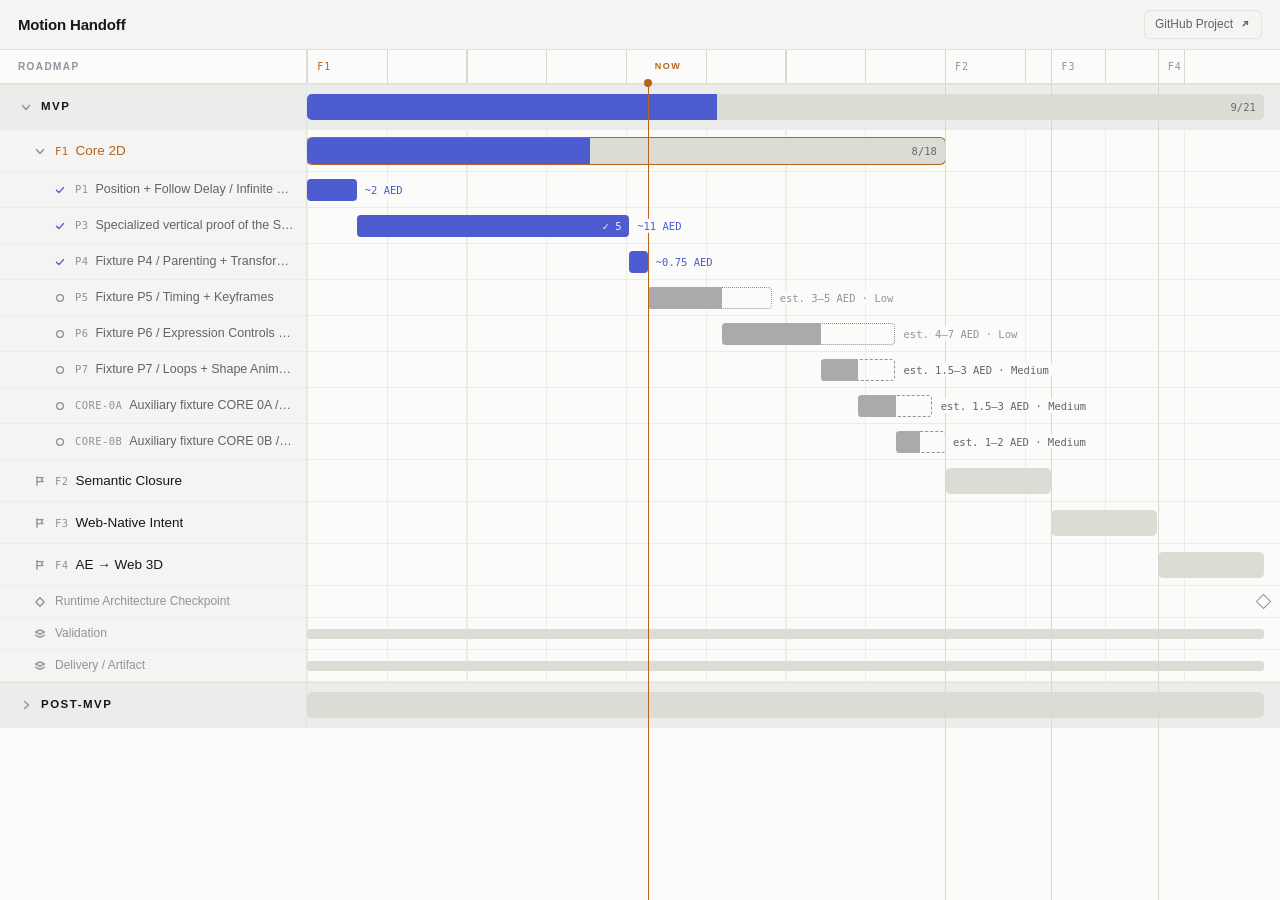
==== commit 2a7cbe09: "chore: sync atlas artifact Fonte: diegoaS86/motion-handoff@816dd0cdfdcde950bb15af0ae262d309a4ac026b" ====
--- a/index.html
+++ b/index.html
@@ -16,7 +16,7 @@
 <div id="atlas" class="app" hidden></div>
 <noscript><p class="fallback">Renderizado a partir de <code>atlas-data.json</code>.</p></noscript>
 <p id="atlas-error" class="fallback" hidden></p>
-<script type="application/json" id="atlas-data">{"schema":2,"links":{"project":"https://github.com/users/diegoaS86/projects/1"},"mvp":{"href":"https://github.com/users/diegoaS86/projects/1/views/6","progress":{"done":9,"total":21,"state":"PARTIAL","ratio":0.42857142857142855},"marker":0.25,"checkpoint":{"display":"Runtime Architecture Checkpoint"},"phases":[{"ordinal":"F1","phase":"MOTION_CORE_2D","display":"F1 · Core 2D","current":true,"complete":false,"expandable":true,"href":"https://github.com/users/diegoaS86/projects/1/views/5?filterQuery=phase%3AMOTION_CORE_2D","progress":{"done":8,"total":18,"state":"PARTIAL","ratio":0.4444444444444444},"lane":{"start":0,"end":0.6666666666666666,"width":0.6666666666666666},"items":[{"kind":"milestone","key":"P1","id":null,"title":"Position + Follow Delay / Infinite Loop","status":"Done","done":true,"progress":{"done":1,"total":1,"state":"COMPLETE","ratio":1},"href":"https://github.com/users/diegoaS86/projects/1/views/5?filterQuery=phase%3AMOTION_CORE_2D","band":"done","lane":{"start":0,"end":0.08333333333333333,"width":0.08333333333333333}},{"kind":"feature","key":"P3","id":"P3-SHOWCASE","title":"Specialized vertical proof of the Specialized Output Web (Feature)","status":"Done","done":true,"progress":{"done":5,"total":5,"state":"COMPLETE","ratio":1},"href":"https://github.com/users/diegoaS86/projects/1/views/5?filterQuery=MVP_F1_MC2D_P3","band":"done","lane":{"start":0.08333333333333333,"end":0.16666666666666666,"width":0.08333333333333333}},{"kind":"feature","key":"P4","id":"P4-PARENTING-TRANSFORM","title":"Fixture P4 / Parenting + Transform Complete (Feature)","status":"Done","done":true,"progress":{"done":1,"total":1,"state":"COMPLETE","ratio":1},"href":"https://github.com/users/diegoaS86/projects/1/views/5?filterQuery=MVP_F1_MC2D_P4","band":"done","lane":{"start":0.16666666666666666,"end":0.25,"width":0.08333333333333333}},{"kind":"feature","key":"P5","id":"P5-TIMING-KEYFRAMES","title":"Fixture P5 / Timing + Keyframes","status":"Next","done":false,"progress":{"done":0,"total":1,"state":"PARTIAL","ratio":0},"href":"https://github.com/users/diegoaS86/projects/1/views/5?filterQuery=MVP_F1_MC2D_P5","band":"active","lane":{"start":0.25,"end":0.3333333333333333,"width":0.08333333333333333}},{"kind":"feature","key":"P6","id":"P6-EXPRESSION-CONTROLS","title":"Fixture P6 / Expression Controls + References","status":"Ready","done":false,"progress":{"done":0,"total":1,"state":"PARTIAL","ratio":0},"href":"https://github.com/users/diegoaS86/projects/1/views/5?filterQuery=MVP_F1_MC2D_P6","band":"active","lane":{"start":0.3333333333333333,"end":0.41666666666666663,"width":0.08333333333333333}},{"kind":"feature","key":"P7","id":"P7-LOOPS-SHAPE-ANIMATION","title":"Fixture P7 / Loops + Shape Animation","status":"Ready","done":false,"progress":{"done":0,"total":1,"state":"PARTIAL","ratio":0},"href":"https://github.com/users/diegoaS86/projects/1/views/5?filterQuery=MVP_F1_MC2D_P7","band":"active","lane":{"start":0.41666666666666663,"end":0.49999999999999994,"width":0.08333333333333333}},{"kind":"feature","key":"CORE-0A","id":"CORE-0A-BUTTON-TRIM-OFFSET","title":"Auxiliary fixture CORE 0A / Button Trim Offset","status":"Ready","done":false,"progress":{"done":0,"total":1,"state":"PARTIAL","ratio":0},"href":"https://github.com/users/diegoaS86/projects/1/views/5?filterQuery=MVP_F1_MC2D_CORE-0A","band":"active","lane":{"start":0.5,"end":0.5833333333333334,"width":0.08333333333333333}},{"kind":"feature","key":"CORE-0B","id":"CORE-0B-TRIM-INDIVIDUALLY","title":"Auxiliary fixture CORE 0B / Trim Individually","status":"Ready","done":false,"progress":{"done":0,"total":1,"state":"PARTIAL","ratio":0},"href":"https://github.com/users/diegoaS86/projects/1/views/5?filterQuery=MVP_F1_MC2D_CORE-0B","band":"active","lane":{"start":0.5833333333333333,"end":0.6666666666666666,"width":0.08333333333333333}}]},{"ordinal":"F2","phase":"SEMANTIC_CLOSURE","display":"F2 · Semantic Closure","current":false,"complete":false,"expandable":false,"href":"https://github.com/users/diegoaS86/projects/1/views/5?filterQuery=phase%3ASEMANTIC_CLOSURE","progress":{"done":0,"total":1,"state":"PARTIAL","ratio":0},"lane":{"start":0.6666666666666666,"end":0.7777777777777777,"width":0.1111111111111111},"items":[]},{"ordinal":"F3","phase":"INTERACTION_SEMANTICS","display":"F3 · Web-Native Intent","current":false,"complete":false,"expandable":false,"href":"https://github.com/users/diegoaS86/projects/1/views/5?filterQuery=phase%3AINTERACTION_SEMANTICS","progress":{"done":0,"total":0,"state":"EMPTY","ratio":null},"lane":{"start":0.7777777777777778,"end":0.8888888888888888,"width":0.1111111111111111},"items":[]},{"ordinal":"F4","phase":"THREE_D","display":"F4 · AE → Web 3D","current":false,"complete":false,"expandable":false,"href":"https://github.com/users/diegoaS86/projects/1/views/5?filterQuery=phase%3ATHREE_D","progress":{"done":0,"total":1,"state":"PARTIAL","ratio":0},"lane":{"start":0.8888888888888888,"end":1,"width":0.1111111111111111},"items":[]}]},"crossCutting":{"href":"https://github.com/users/diegoaS86/projects/1/views/7","tracks":[{"phase":"VALIDATION","display":"Validation","href":"https://github.com/users/diegoaS86/projects/1/views/5?filterQuery=phase%3AVALIDATION","progress":{"done":0,"total":0,"state":"EMPTY","ratio":null}},{"phase":"DELIVERY_ARTIFACT","display":"Delivery / Artifact","href":"https://github.com/users/diegoaS86/projects/1/views/5?filterQuery=phase%3ADELIVERY_ARTIFACT","progress":{"done":0,"total":2,"state":"PARTIAL","ratio":0}}]},"postMvp":{"href":"https://github.com/users/diegoaS86/projects/1/views/8","progress":{"done":0,"total":1,"state":"PARTIAL","ratio":0},"domains":["PROCEDURAL_WEB_NATIVE_MOTION","ADVANCED_EFFECTS","RIGGING","RUNTIME_EXTENSIBILITY","AUDIO_PERIPHERAL"]},"problems":[]}</script>
+<script type="application/json" id="atlas-data">{"schema":3,"links":{"project":"https://github.com/users/diegoaS86/projects/1"},"mvp":{"href":"https://github.com/users/diegoaS86/projects/1/views/6","progress":{"done":9,"total":21,"state":"PARTIAL","ratio":0.42857142857142855},"marker":0.35598705501618116,"checkpoint":{"display":"Runtime Architecture Checkpoint"},"phases":[{"ordinal":"F1","phase":"MOTION_CORE_2D","display":"F1 · Core 2D","current":true,"complete":false,"expandable":true,"href":"https://github.com/users/diegoaS86/projects/1/views/5?filterQuery=phase%3AMOTION_CORE_2D","progress":{"done":8,"total":18,"state":"PARTIAL","ratio":0.4444444444444444},"lane":{"start":0,"end":0.6666666666666666,"width":0.6666666666666666},"items":[{"kind":"milestone","key":"P1","id":null,"title":"Position + Follow Delay / Infinite Loop","status":"Done","done":true,"progress":{"done":1,"total":1,"state":"COMPLETE","ratio":1},"aed":{"kind":"ACTUAL","days":2,"confidence":"MEDIUM"},"href":"https://github.com/users/diegoaS86/projects/1/views/5?filterQuery=phase%3AMOTION_CORE_2D","band":"done","lane":{"start":0,"end":0.0517799352750809,"width":0.0517799352750809},"core":null},{"kind":"feature","key":"P3","id":"P3-SHOWCASE","title":"Specialized vertical proof of the Specialized Output Web (Feature)","status":"Done","done":true,"progress":{"done":5,"total":5,"state":"COMPLETE","ratio":1},"aed":{"kind":"ACTUAL","days":11,"confidence":"MEDIUM"},"href":"https://github.com/users/diegoaS86/projects/1/views/5?filterQuery=MVP_F1_MC2D_P3","band":"done","lane":{"start":0.0517799352750809,"end":0.33656957928802583,"width":0.28478964401294493},"core":null},{"kind":"feature","key":"P4","id":"P4-PARENTING-TRANSFORM","title":"Fixture P4 / Parenting + Transform Complete (Feature)","status":"Done","done":true,"progress":{"done":1,"total":1,"state":"COMPLETE","ratio":1},"aed":{"kind":"ACTUAL","days":0.75,"confidence":"HIGH"},"href":"https://github.com/users/diegoaS86/projects/1/views/5?filterQuery=MVP_F1_MC2D_P4","band":"done","lane":{"start":0.33656957928802583,"end":0.35598705501618116,"width":0.019417475728155338},"core":null},{"kind":"feature","key":"P5","id":"P5-TIMING-KEYFRAMES","title":"Fixture P5 / Timing + Keyframes","status":"Next","done":false,"progress":{"done":0,"total":1,"state":"PARTIAL","ratio":0},"aed":{"kind":"ESTIMATE","min":3,"max":5,"confidence":"LOW","used":null},"href":"https://github.com/users/diegoaS86/projects/1/views/5?filterQuery=MVP_F1_MC2D_P5","band":"active","lane":{"start":0.35598705501618116,"end":0.4854368932038834,"width":0.12944983818770225},"core":{"start":0.35598705501618116,"end":0.43365695792880254,"width":0.07766990291262135}},{"kind":"feature","key":"P6","id":"P6-EXPRESSION-CONTROLS","title":"Fixture P6 / Expression Controls + References","status":"Ready","done":false,"progress":{"done":0,"total":1,"state":"PARTIAL","ratio":0},"aed":{"kind":"ESTIMATE","min":4,"max":7,"confidence":"LOW","used":null},"href":"https://github.com/users/diegoaS86/projects/1/views/5?filterQuery=MVP_F1_MC2D_P6","band":"active","lane":{"start":0.43365695792880254,"end":0.6148867313915857,"width":0.18122977346278316},"core":{"start":0.43365695792880254,"end":0.5372168284789643,"width":0.1035598705501618}},{"kind":"feature","key":"P7","id":"P7-LOOPS-SHAPE-ANIMATION","title":"Fixture P7 / Loops + Shape Animation","status":"Ready","done":false,"progress":{"done":0,"total":1,"state":"PARTIAL","ratio":0},"aed":{"kind":"ESTIMATE","min":1.5,"max":3,"confidence":"MEDIUM","used":null},"href":"https://github.com/users/diegoaS86/projects/1/views/5?filterQuery=MVP_F1_MC2D_P7","band":"active","lane":{"start":0.5372168284789643,"end":0.6148867313915857,"width":0.07766990291262135},"core":{"start":0.5372168284789643,"end":0.576051779935275,"width":0.038834951456310676}},{"kind":"feature","key":"CORE-0A","id":"CORE-0A-BUTTON-TRIM-OFFSET","title":"Auxiliary fixture CORE 0A / Button Trim Offset","status":"Ready","done":false,"progress":{"done":0,"total":1,"state":"PARTIAL","ratio":0},"aed":{"kind":"ESTIMATE","min":1.5,"max":3,"confidence":"MEDIUM","used":null},"href":"https://github.com/users/diegoaS86/projects/1/views/5?filterQuery=MVP_F1_MC2D_CORE-0A","band":"active","lane":{"start":0.576051779935275,"end":0.6537216828478963,"width":0.07766990291262135},"core":{"start":0.576051779935275,"end":0.6148867313915857,"width":0.038834951456310676}},{"kind":"feature","key":"CORE-0B","id":"CORE-0B-TRIM-INDIVIDUALLY","title":"Auxiliary fixture CORE 0B / Trim Individually","status":"Ready","done":false,"progress":{"done":0,"total":1,"state":"PARTIAL","ratio":0},"aed":{"kind":"ESTIMATE","min":1,"max":2,"confidence":"MEDIUM","used":null},"href":"https://github.com/users/diegoaS86/projects/1/views/5?filterQuery=MVP_F1_MC2D_CORE-0B","band":"active","lane":{"start":0.6148867313915857,"end":0.6666666666666665,"width":0.0517799352750809},"core":{"start":0.6148867313915857,"end":0.6407766990291262,"width":0.02588996763754045}}]},{"ordinal":"F2","phase":"SEMANTIC_CLOSURE","display":"F2 · Semantic Closure","current":false,"complete":false,"expandable":false,"href":"https://github.com/users/diegoaS86/projects/1/views/5?filterQuery=phase%3ASEMANTIC_CLOSURE","progress":{"done":0,"total":1,"state":"PARTIAL","ratio":0},"lane":{"start":0.6666666666666666,"end":0.7777777777777777,"width":0.1111111111111111},"items":[]},{"ordinal":"F3","phase":"INTERACTION_SEMANTICS","display":"F3 · Web-Native Intent","current":false,"complete":false,"expandable":false,"href":"https://github.com/users/diegoaS86/projects/1/views/5?filterQuery=phase%3AINTERACTION_SEMANTICS","progress":{"done":0,"total":0,"state":"EMPTY","ratio":null},"lane":{"start":0.7777777777777778,"end":0.8888888888888888,"width":0.1111111111111111},"items":[]},{"ordinal":"F4","phase":"THREE_D","display":"F4 · AE → Web 3D","current":false,"complete":false,"expandable":false,"href":"https://github.com/users/diegoaS86/projects/1/views/5?filterQuery=phase%3ATHREE_D","progress":{"done":0,"total":1,"state":"PARTIAL","ratio":0},"lane":{"start":0.8888888888888888,"end":1,"width":0.1111111111111111},"items":[]}]},"crossCutting":{"href":"https://github.com/users/diegoaS86/projects/1/views/7","tracks":[{"phase":"VALIDATION","display":"Validation","href":"https://github.com/users/diegoaS86/projects/1/views/5?filterQuery=phase%3AVALIDATION","progress":{"done":0,"total":0,"state":"EMPTY","ratio":null}},{"phase":"DELIVERY_ARTIFACT","display":"Delivery / Artifact","href":"https://github.com/users/diegoaS86/projects/1/views/5?filterQuery=phase%3ADELIVERY_ARTIFACT","progress":{"done":0,"total":2,"state":"PARTIAL","ratio":0}}]},"postMvp":{"href":"https://github.com/users/diegoaS86/projects/1/views/8","progress":{"done":0,"total":1,"state":"PARTIAL","ratio":0},"domains":["PROCEDURAL_WEB_NATIVE_MOTION","ADVANCED_EFFECTS","RIGGING","RUNTIME_EXTENSIBILITY","AUDIO_PERIPHERAL"]},"problems":[]}</script>
 <script src="atlas.js"></script>
 </body>
 </html>
--- a/atlas.css
+++ b/atlas.css
@@ -1,9 +1,9 @@
 /*
   Motion Handoff · Project Atlas
   Ferramenta de tela cheia: coluna de hierarquia fixa à esquerda, timeline à
-  direita. O eixo horizontal é progressão relativa — nunca calendário —, mas a
-  estrutura é a de uma timeline, para que datas reais entrem depois sem
-  reconstruir a interface.
+  direita. O eixo horizontal é progressão relativa — nunca calendário. Dentro
+  de uma fase medida, o comprimento de uma linha é proporcional aos seus
+  Active Execution Days (D-015), e ainda assim nenhuma data é desenhada.
 
   Dark é o tema base. Claro existe para quem pediu claro no sistema.
 */
@@ -161,7 +161,8 @@
 .rname {
   position: sticky;
   left: 0;
-  z-index: 2;
+  /* Acima do rótulo de AED (2), que por sua vez fica acima do marcador (1). */
+  z-index: 3;
   display: flex;
   align-items: center;
   gap: 7px;
@@ -260,8 +261,8 @@
 /* ── barras ──────────────────────────────────────────────────────── */
 /*
   `--s` e `--e` são início e fim no eixo relativo `0..1`; `--f` é a fração
-  concluída. Os três vêm da projeção. A mesma assinatura recebe datas reais
-  no dia em que existirem.
+  concluída. Os três vêm da projeção, na escala relativa ou em Active
+  Execution Days (D-015) — nunca em datas.
 */
 
 .bar {
@@ -297,6 +298,24 @@
 
 .bar[data-done="true"] { background: var(--done); }
 .bar[data-band="active"] { background: var(--neutral-hi); }
+
+/*
+  Estimate em Active Execution Days (D-015). `.bcore` é a parte preenchida: a
+  base do Estimate, ou o progresso confirmado quando passa dela. A barra inteira
+  vai além, até o máximo, e esse trecho é a contingência — sempre vazada,
+  porque é incerteza, não trabalho previsto. A Confidence muda só o traço do
+  contorno — contínuo (High), tracejado (Medium), pontilhado (Low) — e nunca
+  o comprimento: Confidence não altera o número estimado.
+  `:where()` mantém a especificidade de um atributo só, para que Blocked e
+  Waiting, declarados depois, continuem vencendo.
+*/
+.bar[data-aed="estimate"] {
+  background: transparent;
+  outline: 1px solid var(--txt-3);
+  outline-offset: -1px;
+}
+.bar[data-aed="estimate"]:where([data-confidence="MEDIUM"]) { outline-style: dashed; }
+.bar[data-aed="estimate"]:where([data-confidence="LOW"]) { outline-style: dotted; }
 
 .bar[data-state="Blocked"] {
   background: color-mix(in srgb, var(--blocked) 22%, var(--neutral));
@@ -335,18 +354,56 @@
 
 @container (min-width: 66px) { .bval { opacity: .95; } }
 
+/* A parte preenchida do Estimate: a base, ou o progresso confirmado além dela.
+   Só forma, sem clique. */
+.bcore {
+  position: absolute;
+  top: 50%;
+  transform: translateY(-50%);
+  left: calc(var(--s) * 100%);
+  width: calc((var(--e) - var(--s)) * 100%);
+  height: 22px;
+  border-radius: 4px 0 0 4px;
+  background: color-mix(in srgb, var(--txt-3) 55%, var(--neutral-hi));
+  pointer-events: none;
+}
+
+/* O AED escrito logo após o fim da barra: cabe mesmo quando a barra é curta. */
+.baed {
+  position: absolute;
+  top: 50%;
+  transform: translateY(-50%);
+  left: calc(var(--e) * 100%);
+  margin-left: 4px;
+  padding: 2px 4px;
+  border-radius: 3px;
+  font: 500 10.5px/1 var(--mono);
+  color: var(--txt-2);
+  white-space: nowrap;
+  pointer-events: none;
+  /* Acima do marcador de agora, que cruza o rótulo de quem termina perto
+     dele; o fundo da própria linha recorta o marcador só atrás do texto. */
+  z-index: 2;
+  background: var(--bg);
+}
+
+.row:hover .baed { background: var(--row-hover); }
+
+.baed[data-aed="actual"] { color: var(--done); }
+.baed[data-confidence="LOW"] { color: var(--txt-3); }
+
 /* ── régua ───────────────────────────────────────────────────────── */
 
 .ruler {
   position: sticky;
   top: 0;
-  z-index: 3;
+  z-index: 4;
   height: var(--ruler-h);
   background: var(--bg);
 }
 
 .ruler .rname {
-  z-index: 4;
+  z-index: 5;
   background: var(--bg);
   border-bottom: 1px solid var(--line);
   font: 600 10px/1 var(--sans);
